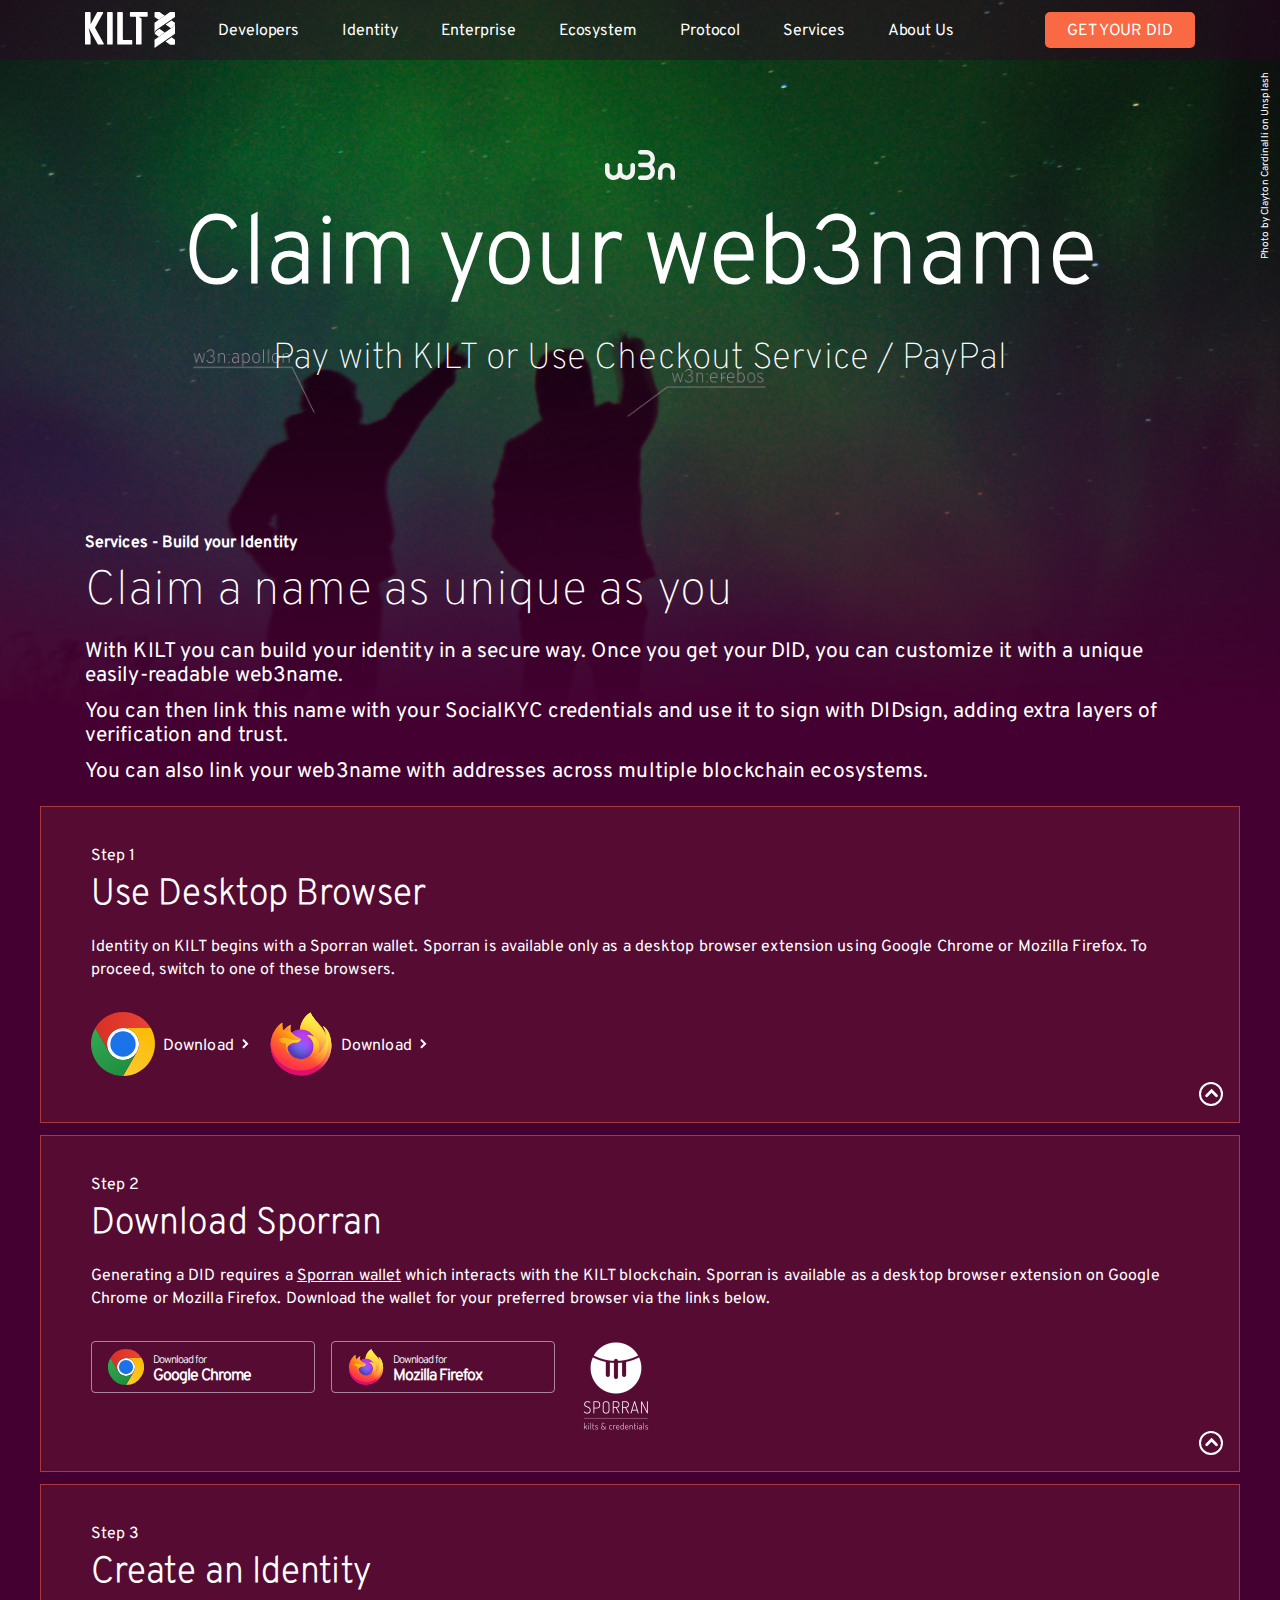
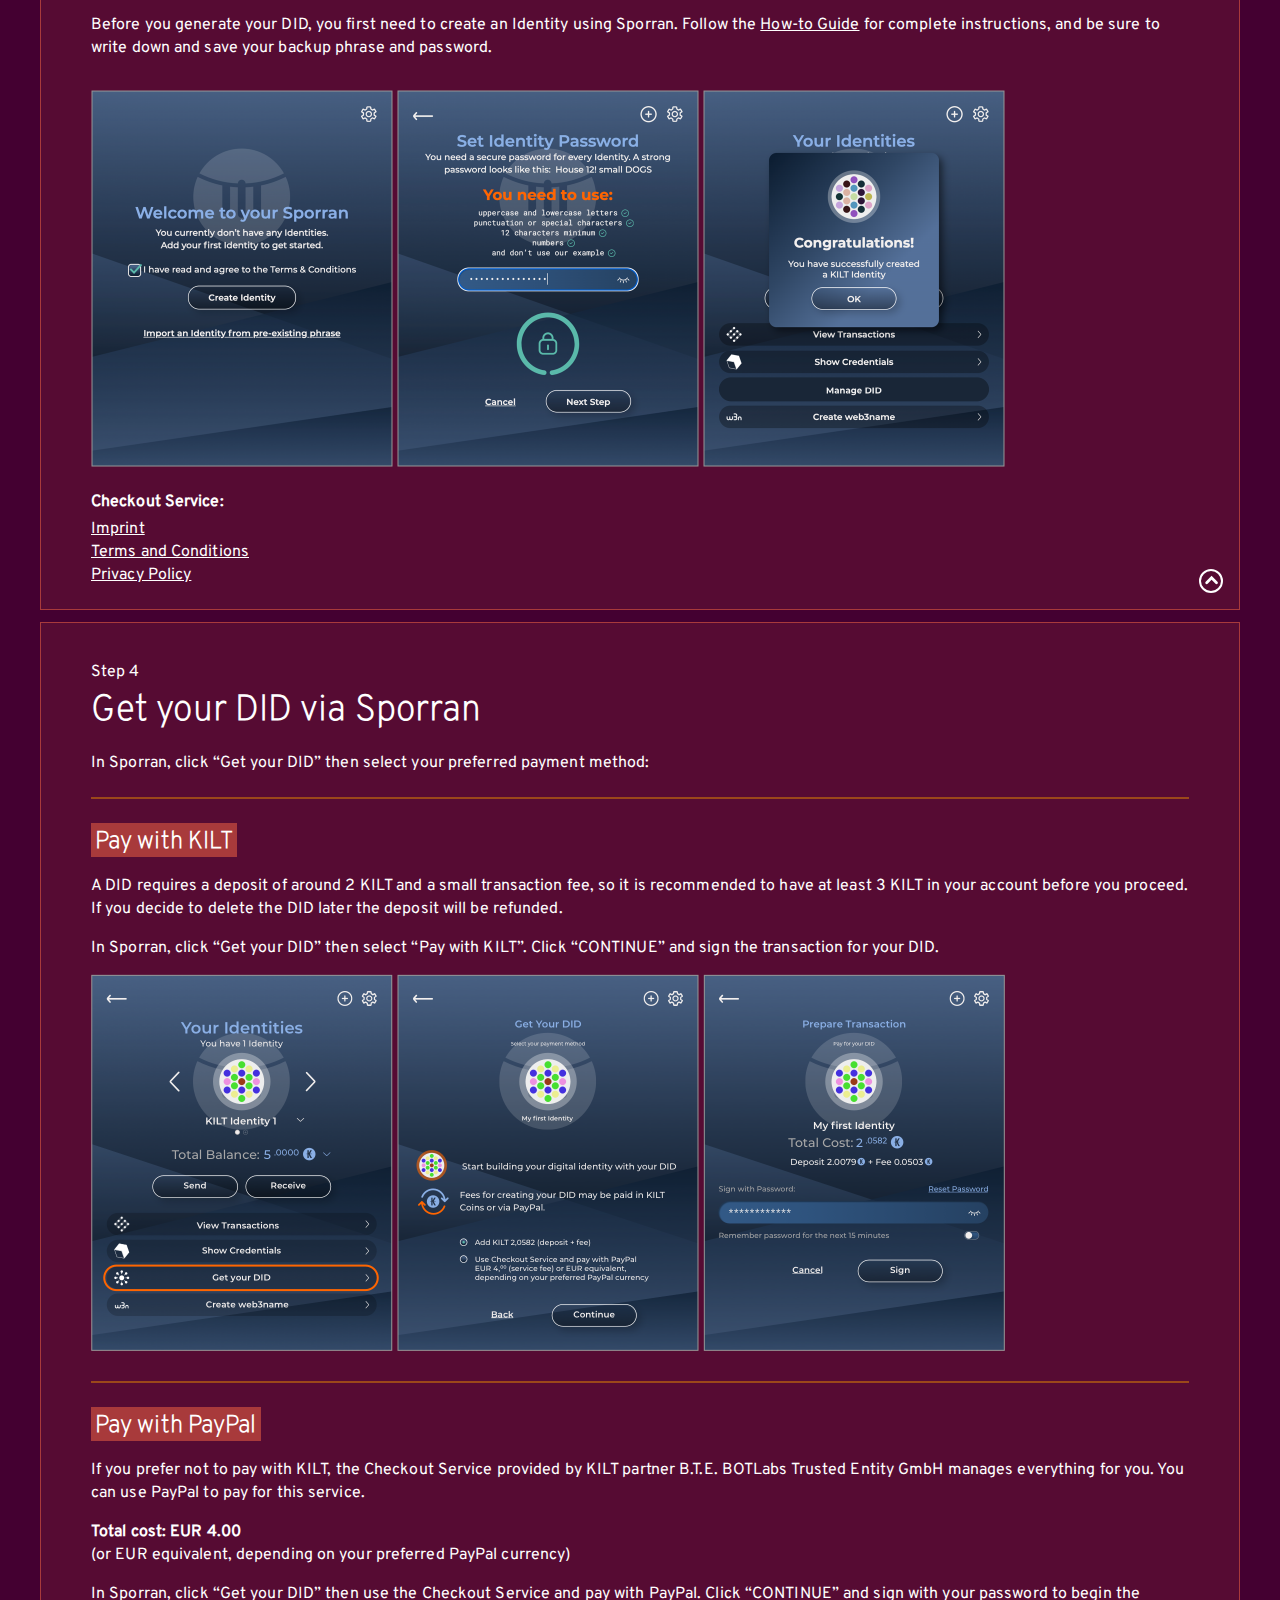
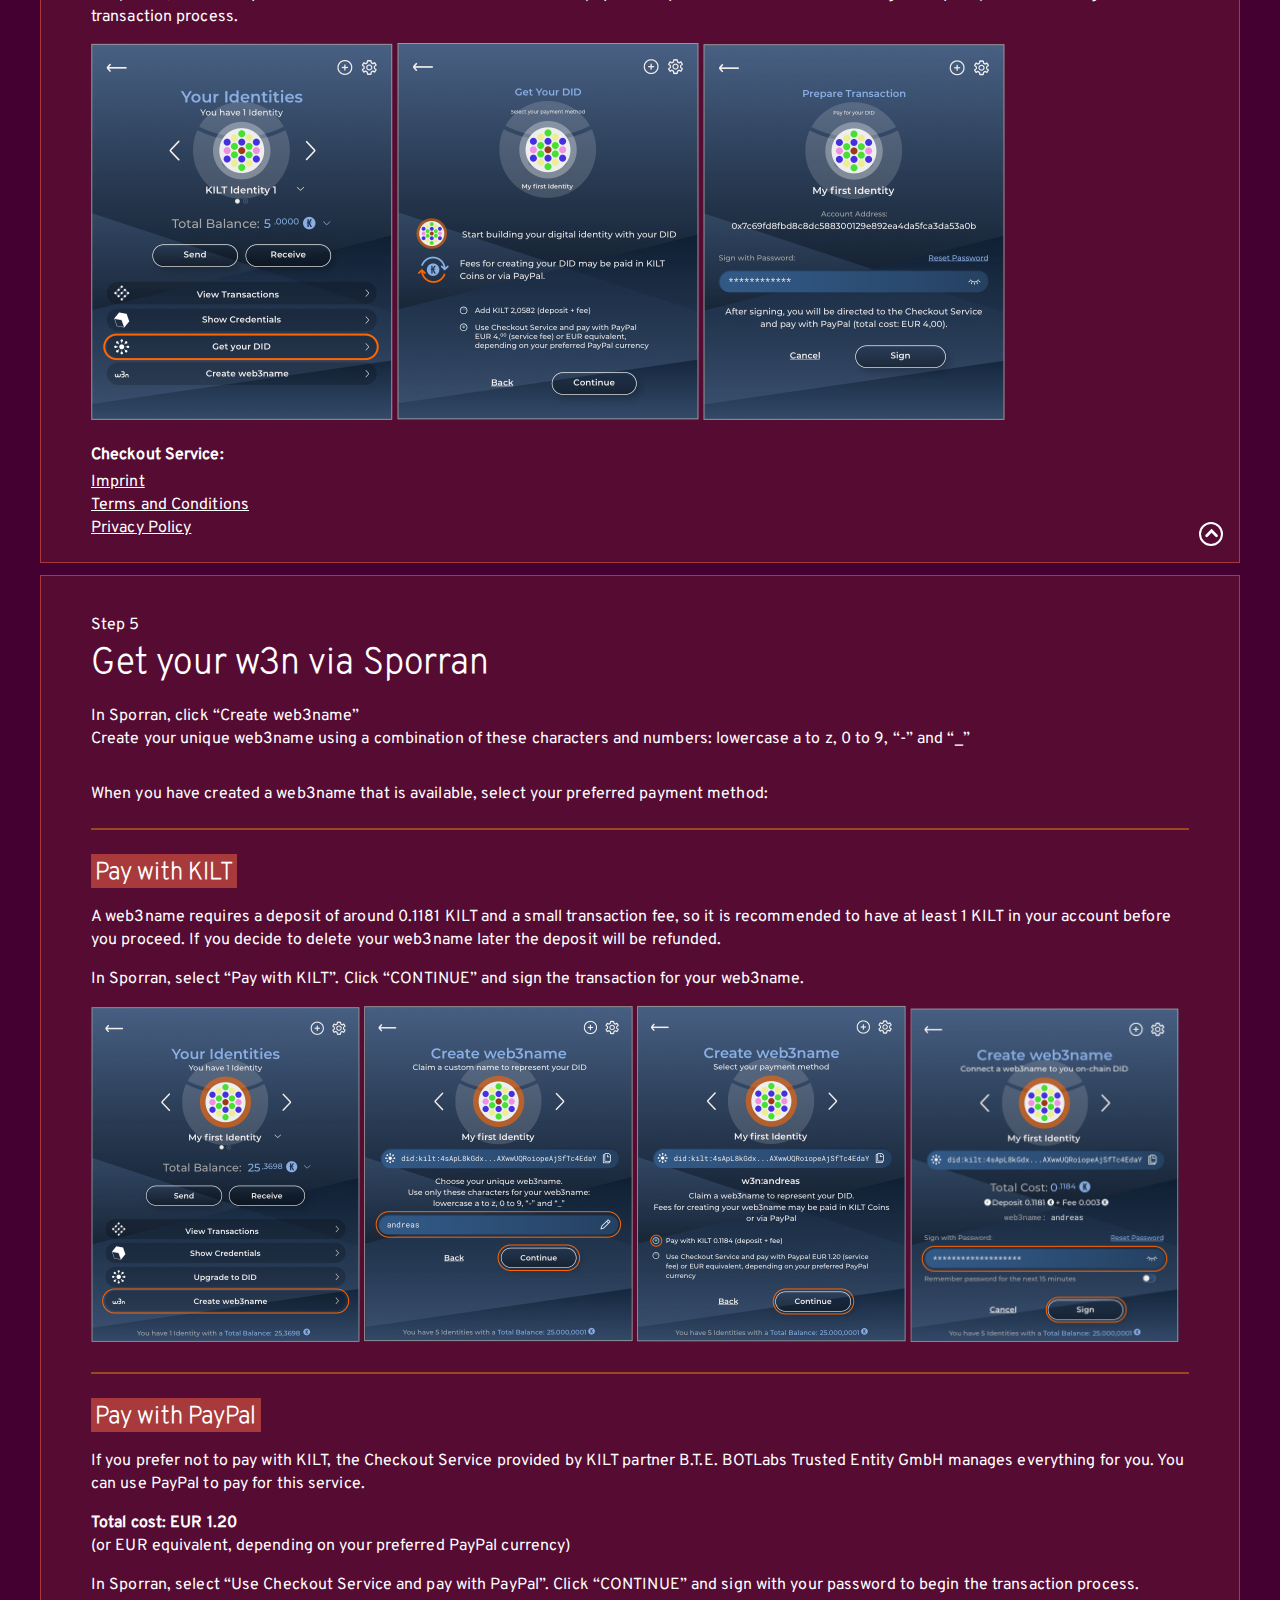
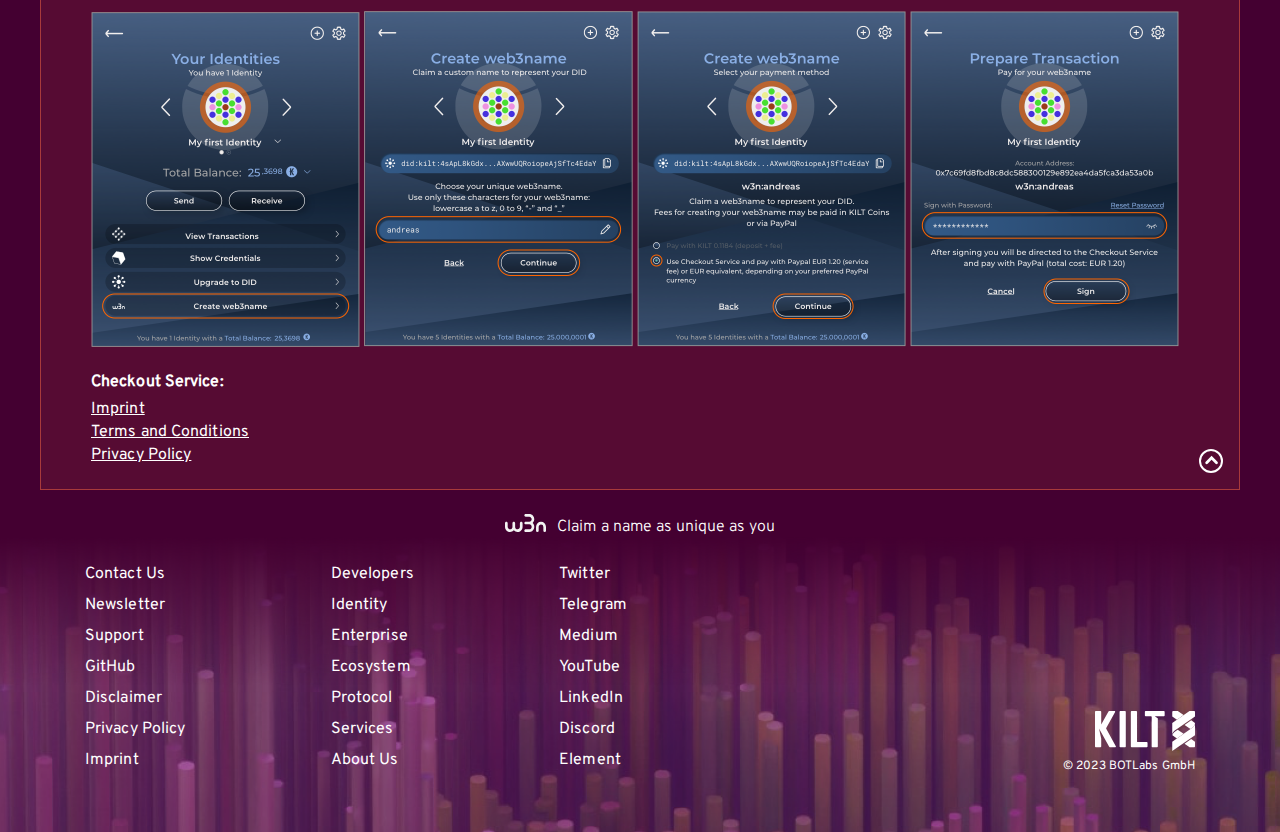
==== get-web3name/index.html @ ea37facd "SK-1662: web3name preconditions" ====
<!DOCTYPE html>
<html lang="en">
<head>
  <meta charset="UTF-8">
  <title>Claim your web3name guide</title>
  <link rel="stylesheet" href="../get-did/preconditions.6fc36730.css">
  <style>
    .cover { background-image: url('./splash.jpg') }
    .heading { background-image: url('./w3n_logo.svg') }
    .outro { background-image: url('./w3n_logo.svg') }
  </style>
  <link href="../get-did/favicon.png" rel="shortcut icon" type="image/png" />
  <link href="../get-did/webclip.png" rel="apple-touch-icon" />
  <meta name="viewport" content="width=device-width, viewport-fit=cover">
  <script>window.kilt = {};</script>
</head>

<body>
<header class="header">
  <nav class="navLine">
    <a href="https://kilt.io/" class="navLink"><img src="../get-did/kilt-logo.1d09baa0.svg" alt="KILT logo" width="90"></a>
    <a href="https://kilt.io/developers" class="navLink">Developers</a>
    <a href="https://kilt.io/identity" class="navLink">Identity</a>
    <a href="https://kilt.io/enterprise" class="navLink">Enterprise</a>
    <a href="https://kilt.io/ecosystem" class="navLink">Ecosystem</a>
    <a href="https://kilt.io/protocol" class="navLink">Protocol</a>
    <a href="https://kilt.io/services" class="navLink">Services</a>
    <a href="https://kilt.io/about-us" class="navLink">About Us</a>
    <a href="https://kilt.io/build-your-identity" class="kiltLink">Get your DID</a>
  </nav>
</header>

<main class="static">
  <div class="cover">
    <h1 class="heading">Claim your web3name</h1>
    <p class="subline">Pay with KILT or Use Checkout Service / PayPal</p>

    <section class="infoContainer">
      <h3 class="infoHeading">
        Services - Build your Identity
      </h3>
      <p class="infoTagline">
        Claim a name as unique as you
      </p>

      <p class="info">
        With KILT you can build your identity in a secure way. Once you get your DID,
        you can customize it with a unique easily-readable web3name.
      </p>
      <p class="info">
        You can then link this name with your SocialKYC credentials
        and use it to sign with DIDsign, adding extra layers of verification and trust.
      </p>
      <p class="info">
        You can also link your web3name with addresses across multiple blockchain ecosystems.
      </p>
    </section>

    <section class="container">
      <p class="step">Step 1</p>
      <h2 class="containerTitle">Use Desktop Browser</h2>
      <p>Identity on KILT begins with a Sporran wallet. Sporran is available only as a desktop browser
        extension using Google Chrome or Mozilla Firefox. To proceed, switch to one of these browsers.
      </p>
      <p class="browsers">
        <a href="https://www.google.com/chrome/" class="imageLink">
          <img src="../get-did/chrome.c391a905.svg" alt="Chrome" width="64" height="64">
          Download
          <img src="../get-did/arrow.605e3822.svg" role="presentation" alt="">
        </a>
        <a href="https://www.mozilla.org/de/firefox/" class="imageLink">
          <img src="../get-did/firefox.5234cf86.svg" alt="Firefox" width="64" height="64">
          Download
          <img src="../get-did/arrow.605e3822.svg" role="presentation" alt="">
        </a>
      </p>

      <button type="button" class="toggle" aria-label="Toggle section visibility"></button>
    </section>

    <section class="container">
      <p class="step">Step 2</p>
      <h2 class="containerTitle">Download Sporran</h2>
      <p>Generating a DID requires a <a href="https://www.sporran.org/">Sporran wallet</a> which interacts with the KILT blockchain. Sporran is available as a desktop browser extension on Google Chrome or Mozilla Firefox. Download the wallet for your preferred browser via the links below.</p>
      <p class="extensions">
        <a href="https://chrome.google.com/webstore/detail/djdnajgjcbjhhbdblkegbcgodlkkfhcl" class="extension">
          <img src="../get-did/chrome.c391a905.svg" width="36" height="36" role="presentation" alt="">
          <span>Download for</span>
          <strong>Google Chrome</strong>
        </a>
        <a href="https://addons.mozilla.org/firefox/addon/sporran/" class="extension">
          <img src="../get-did/firefox.5234cf86.svg" width="36" height="36" role="presentation" alt="">
          <span>Download for</span>
          <strong>Mozilla Firefox</strong>
        </a>
        <a href="https://www.sporran.org/" class="imageLink">
          <img src="../get-did/sporran.18aceedd.png" width="90" alt="Sporran logo">
        </a>
      </p>

      <button type="button" class="toggle" aria-label="Toggle section visibility"></button>
    </section>

    <section class="container">
      <p class="step">Step 3</p>
      <h2 class="containerTitle">Create an Identity</h2>
      <p>Before you generate your DID, you first need to create an Identity using Sporran.
        Follow the <a href="https://www.trusted-entity.io/assets/pdf/Create-KILT-Sporran-Identity.pdf">How-to Guide</a>
        for complete instructions, and be sure to write down and save your backup phrase and password.</p>
      <p>
        <img src="../get-did/sporran-welcome.25bcaae8.png" alt="Sporran screenshot: start page" width="302">
        <img src="../get-did/sporran-password.11018602.png" alt="Sporran screenshot: choose password" width="302">
        <img src="../get-did/sporran-created.29b5ce2d.png" alt="Sporran screenshot: identity created" width="302">
      </p>

      <section>
        <h4 class="footerHeading">Checkout Service:</h4>
        <a href="https://checkout.kilt.io/imprint.html" class="checkoutLink">
          Imprint
        </a>
        <a href="https://checkout.kilt.io/terms.html" class="checkoutLink">
          Terms and Conditions
        </a>
        <a href="https://checkout.kilt.io/privacy.html" class="checkoutLink">
          Privacy Policy
        </a>
      </section>

      <button type="button" class="toggle" aria-label="Toggle section visibility"></button>
    </section>

    <section class="container">
      <p class="step">Step 4</p>
      <h2 class="containerTitle">Get your DID via Sporran</h2>
      <p>In Sporran, click “Get your DID” then select your preferred payment method:</p>
      <hr>

      <section>
        <h3>Pay with KILT</h3>
        <p>A DID requires a deposit of around 2 KILT and a small transaction fee, so it is recommended to have at least
          3 KILT in your account before you proceed. If you decide to delete the DID later the deposit will be
          refunded.</p>
        <p>In Sporran, click “Get your DID” then select “Pay with KILT”. Click “CONTINUE” and sign the transaction for
          your DID.</p>
        <p>
          <img src="../get-did/sporran-get-did.ea6a4583.png" alt="Sporran screenshot: get DID link" width="302">
          <img src="../get-did/sporran-kilt.d2f57929.png" alt="Sporran screenshot: pay with KILT" width="302">
          <img src="../get-did/sporran-kilt-sign.7a34e85e.png" alt="Sporran screenshot: sign off payment" width="302">
        </p>
      </section>
      <hr>

      <section>
        <h3>Pay with PayPal</h3>
        <p>If you prefer not to pay with KILT, the Checkout Service provided by KILT partner B.T.E. BOTLabs Trusted
          Entity GmbH manages everything for you. You can use PayPal to pay for this service.</p>
        <p><strong>Total cost: EUR 4.00</strong><br>(or EUR equivalent, depending on your preferred PayPal currency)</p>
        <p>In Sporran, click “Get your DID” then use the Checkout Service and pay with PayPal. Click “CONTINUE” and sign
          with your password to begin the transaction process.</p>
        <p>
          <img src="../get-did/sporran-get-did.ea6a4583.png" alt="Sporran screenshot: get DID link" width="302">
          <img src="../get-did/sporran-paypal.bee5e79a.png" alt="Sporran screenshot: pay with PayPal" width="302">
          <img src="../get-did/sporran-paypal-pay.43df3a80.png" alt="Sporran screenshot: sign off payment" width="302">
        </p>
      </section>

      <section>
        <h4 class="footerHeading">Checkout Service:</h4>
        <a href="https://checkout.kilt.io/imprint.html" class="checkoutLink">
          Imprint
        </a>
        <a href="https://checkout.kilt.io/terms.html" class="checkoutLink">
          Terms and Conditions
        </a>
        <a href="https://checkout.kilt.io/privacy.html" class="checkoutLink">
          Privacy Policy
        </a>
      </section>

      <button type="button" class="toggle" aria-label="Toggle section visibility"></button>
    </section>

    <section class="container">
      <p class="step">Step 5</p>
      <h2 class="containerTitle">Get your w3n via Sporran</h2>
      <p>
        In Sporran, click “Create web3name”<br />
        Create your unique web3name using a combination of these characters and numbers:
        lowercase a to z, 0 to 9, “-” and “_”
      </p>
      <p>When you have created a web3name that is available, select your preferred payment method:</p>
      <hr>

      <section>
        <h3>Pay with KILT</h3>
        <p>A web3name requires a deposit of around 0.1181 KILT and a small transaction fee,
          so it is recommended to have at least 1 KILT in your account before you proceed.
          If you decide to delete your web3name later the deposit will be refunded. </p>
        <p>In Sporran, select “Pay with KILT”. Click “CONTINUE” and sign the transaction for your web3name.</p>
        <p>
          <img src="./sporran-get-web3name.png" alt="Sporran screenshot: get web3name link" width="269">
          <img src="./sporran-enter-web3name.png" alt="Sporran screenshot: enter web3name" width="269">
          <img src="./sporran-kilt.png" alt="Sporran screenshot: pay with KILT" width="269">
          <img src="./sporran-kilt-sign.png" alt="Sporran screenshot: sign off payment" width="269">
        </p>
      </section>
      <hr>

      <section>
        <h3>Pay with PayPal</h3>
        <p>If you prefer not to pay with KILT, the Checkout Service provided by
          KILT partner B.T.E. BOTLabs Trusted Entity GmbH manages everything for you.
          You can use PayPal to pay for this service.</p>
        <p><strong>Total cost: EUR 1.20</strong><br>(or EUR equivalent, depending on your preferred PayPal currency)</p>
        <p>In Sporran, select “Use Checkout Service and pay with PayPal”.
          Click “CONTINUE” and sign with your password to begin the transaction process.</p>
        <p>
          <img src="./sporran-get-web3name.png" alt="Sporran screenshot: get web3name link" width="269">
          <img src="./sporran-enter-web3name.png" alt="Sporran screenshot: enter web3name" width="269">
          <img src="./sporran-paypal.png" alt="Sporran screenshot: pay with PayPal" width="269">
          <img src="./sporran-paypal-pay.png" alt="Sporran screenshot: sign off payment" width="269">
        </p>
      </section>

      <section>
        <h4 class="footerHeading">Checkout Service:</h4>
        <a href="https://checkout.kilt.io/imprint.html" class="checkoutLink">
          Imprint
        </a>
        <a href="https://checkout.kilt.io/terms.html" class="checkoutLink">
          Terms and Conditions
        </a>
        <a href="https://checkout.kilt.io/privacy.html" class="checkoutLink">
          Privacy Policy
        </a>
      </section>

      <button type="button" class="toggle" aria-label="Toggle section visibility"></button>
    </section>
  </div>
</main>

<p class="outro">Claim a name as unique as you</p>

<footer class="footer">
  <nav class="navMenu">
    <a href="https://kilt.io/contact-us" class="navLink">Contact Us</a>
    <a href="https://kilt.io/newsletter" class="navLink">Newsletter</a>
    <a href="https://support.kilt.io/" class="navLink">Support</a>
    <a href="https://github.com/KILTprotocol" class="navLink">GitHub</a>
    <a href="https://kilt.io/legal/disclaimer" class="navLink">Disclaimer</a>
    <a href="https://kilt.io/legal/privacy-policy" class="navLink">Privacy Policy</a>
    <a href="https://kilt.io/legal/imprint" class="navLink">Imprint</a>
  </nav>

  <nav class="navMenu">
    <a href="https://kilt.io/developers" class="navLink">Developers</a>
    <a href="https://kilt.io/identity" class="navLink">Identity</a>
    <a href="https://kilt.io/enterprise" class="navLink">Enterprise</a>
    <a href="https://kilt.io/ecosystem" class="navLink">Ecosystem</a>
    <a href="https://kilt.io/protocol" class="navLink">Protocol</a>
    <a href="https://kilt.io/services" class="navLink">Services</a>
    <a href="https://kilt.io/about-us" class="navLink">About Us</a>
  </nav>

  <nav class="navMenu">
    <a href="https://kilt.io/developers" class="navLink">Twitter</a>
    <a href="https://kilt.io/identity" class="navLink">Telegram</a>
    <a href="https://kilt.io/enterprise" class="navLink">Medium</a>
    <a href="https://kilt.io/ecosystem" class="navLink">YouTube</a>
    <a href="https://kilt.io/protocol" class="navLink">LinkedIn</a>
    <a href="https://kilt.io/services" class="navLink">Discord</a>
    <a href="https://kilt.io/about-us" class="navLink">Element</a>
  </nav>

  <p class="copyright">
    <a href="https://kilt.io/"><img src="../get-did/kilt-logo.1d09baa0.svg" alt="KILT logo" width="100"></a><br>
    © 2023 BOTLabs GmbH
  </p>
</footer>

<cite class="photoCitation">
  Photo by Clayton Cardinalli on Unsplash
</cite>

<script>
var _mtm = window._mtm = window._mtm || [];
_mtm.push({'mtm.startTime': (new Date().getTime()), 'event': 'mtm.Start'});
var d=document, g=d.createElement('script'), s=d.getElementsByTagName('script')[0];
g.async=true; g.src='https://cdn.matomo.cloud/kilt-protocol.matomo.cloud/container_7liRbL7L.js'; s.parentNode.insertBefore(g,s);
</script>

<script type="module">
  (async () => {
    document.querySelectorAll('.toggle').forEach((button) => {
      button.addEventListener('click', (event) => {
        event.target.closest('.container').classList.toggle('collapsed')
      })
    })

    const { userAgent } = navigator

    const isMobile = /Android|iPhone|iPad/.test(userAgent)
    if (isMobile) {
      document.querySelector('.browsers').remove()
    }

    const isFirefox = /Firefox/.test(userAgent)
    const isChrome = navigator.userAgentData?.brands.find(({ brand }) => brand === 'Google Chrome')
    if (!isFirefox && !isChrome) {
      return
    }

    document.querySelector('.container').remove()
    document.querySelectorAll('.step').forEach((step, index) => {
      step.textContent = `Step ${index + 1}`
    })

    while (true) {
      await new Promise((resolve) => setTimeout(resolve, 100))
      if (!window.kilt.sporran) {
        continue
      }
      break
    }

    document.querySelector('.container').remove()
    document.querySelector('.container').remove()
    document.querySelectorAll('.step').forEach((step, index) => {
      step.textContent = `Step ${index + 1}`
    })
  })()
</script>

</body>
</html>
---- get-did/preconditions.6fc36730.css ----
@font-face {
  font-family: Overpass Thin;
  src: url("overpass-v12-latin-100.41caebf5.woff2") format("woff2");
}

@font-face {
  font-family: Overpass Light;
  src: url("overpass-v12-latin-300.2206d351.woff2") format("woff2");
}

@font-face {
  font-family: Overpass Regular;
  src: url("overpass-v12-latin-regular.8504cb0a.woff2") format("woff2");
}

@font-face {
  font-family: Overpass ExtraBold;
  src: url("overpass-v12-latin-800.a84a6ccd.woff2") format("woff2");
}

:root {
  letter-spacing: .1px;
  color: var(--color-white);
  font-family: Overpass Regular, sans-serif;
  font-size: 16px;
}

.ahVdMa_coverText {
  font-family: Overpass Light, sans-serif;
  font-size: 5.875rem;
}

.ahVdMa_subText {
  font-family: Overpass Thin, sans-serif;
  font-size: 2.25rem;
}

.ahVdMa_regularText {
  font-family: Overpass Regular, sans-serif;
  font-size: 1rem;
}

.ahVdMa_importantText {
  font-family: Overpass ExtraBold, sans-serif;
}

@media screen and (max-width: 700px) {
  .ahVdMa_coverText {
    font-size: 4.375rem;
  }

  .ahVdMa_subText {
    font-size: 1.75rem;
  }
}

@media screen and (max-width: 500px) {
  .ahVdMa_coverText {
    font-size: 2.8125rem;
  }

  .ahVdMa_subText {
    font-size: 1.25rem;
  }
}

html, body {
  margin: 0;
}

:root {
  --color-white: #fff;
  --color-white-rgb: 255 255 255;
  --color-orange: #f96943;
  --color-primary: #440031;
  --color-primary-rgb: 249 105 67;
}

body {
  width: 100%;
  min-height: 100vh;
  background: var(--color-primary);
  flex-direction: column;
  display: flex;
}

@media screen and (min-width: 1600px) {
  body {
    background-size: contain;
  }
}

.header {
  width: 100%;
  height: 3.75rem;
  box-sizing: border-box;
  background: #33002566;
  justify-content: space-between;
  align-items: center;
  padding-inline: calc(50% + min(90%, 69.375rem) / -2);
  display: flex;
  position: absolute;
  top: 0;
}

.header .title {
  margin: 0;
  font-family: Overpass Light, sans-serif;
  font-size: 2.25rem;
}

@media screen and (max-width: 700px) {
  .header .title {
    font-size: 1.75rem;
  }
}

@media screen and (max-width: 500px) {
  .header .title {
    font-size: 1.25rem;
  }
}

.header .navLine {
  letter-spacing: -.1px;
  flex: 1;
  justify-content: space-between;
  align-items: center;
  gap: .5rem;
  display: flex;
}

.header .navLink {
  text-decoration: none;
}

.header .navLink img {
  vertical-align: bottom;
}

.header .kiltLink {
  height: 2.25rem;
  width: 9.375rem;
  text-transform: uppercase;
  cursor: pointer;
  color: #fff;
  background: var(--color-orange) no-repeat center / 3rem auto;
  text-align: center;
  border: none;
  border-radius: .3125rem;
  margin-left: 3rem;
  font-size: 1rem;
  line-height: 2.25rem;
  text-decoration: none;
}

@media screen and (max-width: 500px) {
  .header .navLine {
    font-size: .75rem;
  }

  .header .kiltLink {
    height: 1.25rem;
    width: 2.5rem;
    background-size: 1.75rem;
  }
}

@media screen and (max-width: 991px) {
  .header .navLink:not(:first-child),
  .header .kiltLink {
    display: none;
  }
}

.cover {
  width: 100%;
  padding-inline: calc(50% + min(90%, 69.375rem) / -2);
  box-sizing: border-box;
  background: url("splash.1fa7c66c.jpg") 0 0 / contain no-repeat;
  flex-direction: column;
  align-items: center;
  padding-top: 9.375rem;
  display: flex;
}

@media screen and (max-width: 500px) {
  .cover {
    padding-block: 4rem 9.375rem;
  }
}

@media screen and (min-width: 1500px) {
  .cover {
    background-size: 100%;
  }
}

.heading {
  background: url("did_logo.657cc52a.svg") top no-repeat;
  margin: 0 0 .75rem;
  padding-top: 2rem;
  font-family: Overpass Thin, sans-serif;
  font-size: 5.875rem;
}

@media screen and (max-width: 700px) {
  .heading {
    font-size: 4.375rem;
  }
}

@media screen and (max-width: 500px) {
  .heading {
    font-size: 2.8125rem;
  }
}

.subline {
  margin: 0;
  font-family: Overpass Thin, sans-serif;
  font-size: 2.25rem;
  text-align: center;
}

@media screen and (max-width: 700px) {
  .subline {
    font-size: 1.75rem;
  }
}

@media screen and (max-width: 500px) {
  .subline {
    font-size: 1.25rem;
  }
}

.infoContainer {
  margin: 2rem 0 0;
}

@media screen and (min-width: 500px) {
  .infoContainer {
    margin: 5rem 0 0;
  }
}

@media screen and (min-width: 1280px) {
  .infoContainer {
    margin: 9.25rem 0 0;
  }
}

.infoHeading {
  margin: 0;
  font-size: 1rem;
}

@media screen and (max-width: 700px) {
  .infoHeading {
    font-size: 0.75rem;
  }
}

.infoTagline {
  margin: 0 0 1rem;
  font-family: Overpass Thin, sans-serif;
  font-size: 3rem;
}

@media screen and (max-width: 700px) {
  .infoTagline {
    font-size: 2.25rem;
  }
}

.info {
  margin-block: .75rem;
  font-size: 1.3125rem;
  line-height: 1.5rem;
}

.infoPoints {
  margin-block: .75rem;
  padding-left: 2rem;
  font-size: 1.3125rem;
  line-height: 1.5rem;
}

.infoPoint {
  line-height: 1.75rem;
}

@media screen and (max-width: 700px) {
  .info,
  .infoPoints {
    font-size: 1rem;
  }
}

.container {
  box-sizing: border-box;
  max-width: 75rem;
  background: rgb(var(--color-primary-rgb) / 10%);
  border: 1px solid rgb(var(--color-primary-rgb) / 50%);
  flex-direction: column;
  margin-top: 6.75rem;
  padding: 2.25rem 3.125rem 1.5rem;
  font-family: Overpass Regular, sans-serif;
  font-size: 1rem;
  display: flex;
  position: relative;
}

@media screen and (max-width: 500px) {
  .container {
    padding: 1rem .75rem;
  }
}

@media screen and (min-width: 1280px) {
  .container {
    width: 120%;
  }
}

.container:not(:first-of-type) {
  margin-top: .75rem;
}

.step {
  margin: 0;
}

.containerTitle {
  margin-block: 0;
  font-family: Overpass Thin, sans-serif;
  font-size: 2.25rem;
}

.container h3 {
  background: #f9694380;
  margin-top: 1rem;
  margin-bottom: 0;
  padding-inline: .25rem;
  font-family: Overpass Thin, sans-serif;
  font-size: 1.5rem;
  display: inline-block;
}

address {
  font-style: normal;
}

a {
  color: #fff;
}

hr {
  width: 100%;
  border: 0;
  border-top: 2px solid #df860180;
}

.toggle {
  cursor: pointer;
  height: 1.5rem;
  width: 1.5rem;
  background: url("arrow.605e3822.svg") .375rem .25rem / .625rem no-repeat;
  border: 2px solid #fff;
  border-radius: .75rem;
  position: absolute;
  bottom: 1rem;
  right: 1rem;
  transform: rotate(-90deg);
}

.container.collapsed {
  border-color: #f9694340;
  padding-bottom: 3rem;
}

.container.collapsed > :not(.step, .containerTitle, .toggle) {
  display: none;
}

.container.collapsed .toggle {
  background-color: #f96943b3;
  transform: rotate(90deg);
}

.imageLink {
  align-items: center;
  gap: .5rem;
  margin-right: 1rem;
  text-decoration: none;
  display: inline-flex;
}

.extensions {
  align-items: flex-start;
  display: flex;
  gap: 1rem;
}

@media screen and (max-width: 768px) {
  .extensions {
    flex-direction: column;
  }
}


.extension {
  height: 3.125rem;
  width: 11.875rem;
  letter-spacing: -1px;
  border: 1px solid #ffffff80;
  border-radius: .25rem;
  flex-flow: column wrap;
  justify-content: center;
  align-items: flex-start;
  padding-inline: 1rem;
  font-family: Overpass Light, sans-serif;
  font-size: .6875rem;
  line-height: 1rem;
  text-decoration: none;
  display: inline-flex;
}

.extension strong {
  width: 8.5rem;
  font-size: 1rem;
}

.checkoutLink {
  font-size: 1rem;
  display: block;
}

.photoCitation {
  font-size: .625rem;
  font-style: inherit;
  writing-mode: vertical-rl;
  position: absolute;
  top: 4.5rem;
  right: .5rem;
  transform: rotate(180deg);
}

.outro {
  margin: 1.5rem auto 0;
  padding-left: 3.25rem;
  font-family: Overpass Light, sans-serif;
  background: no-repeat left top / 41px;
}


.footer {
  width: 100%;
  box-sizing: border-box;
  background: url("footer.ac9a5776.png") top / cover no-repeat;
  flex-shrink: 0;
  justify-content: space-between;
  align-items: flex-end;
  padding-block: 1.25rem 3.625rem;
  padding-inline: calc(50% + min(90%, 69.375rem) / -2);
  display: flex;
}

.footerHeading {
  margin: 0 0 .25rem;
  font-size: 1rem;
}

.footer .navMenu {
  flex-direction: column;
  flex-grow: 1;
  display: flex;
}

@media screen and (max-width: 480px) {
  .footer {
    flex-wrap: wrap;
    padding-block: 2rem 1.375rem;
  }

  .footer .navMenu {
    width: 50%;
    align-items: flex-start;
  }
}

.footer .navLink {
  width: -moz-fit-content;
  width: fit-content;
  color: var(--color-white);
  margin: .25rem 0;
  text-decoration: none;
  display: inline-block;
}

.footer .support {
  margin: 1.5rem 0 0;
}

.footer .copyright {
  text-align: right;
  flex-grow: 2;
  align-self: flex-end;
  margin: 0;
  font-size: .75rem;
}

@media screen and (max-width: 480px) {
  .footer .copyright {
    flex-grow: 1;
    align-self: flex-end;
    text-align: left;
    width: 50%;
  }
}
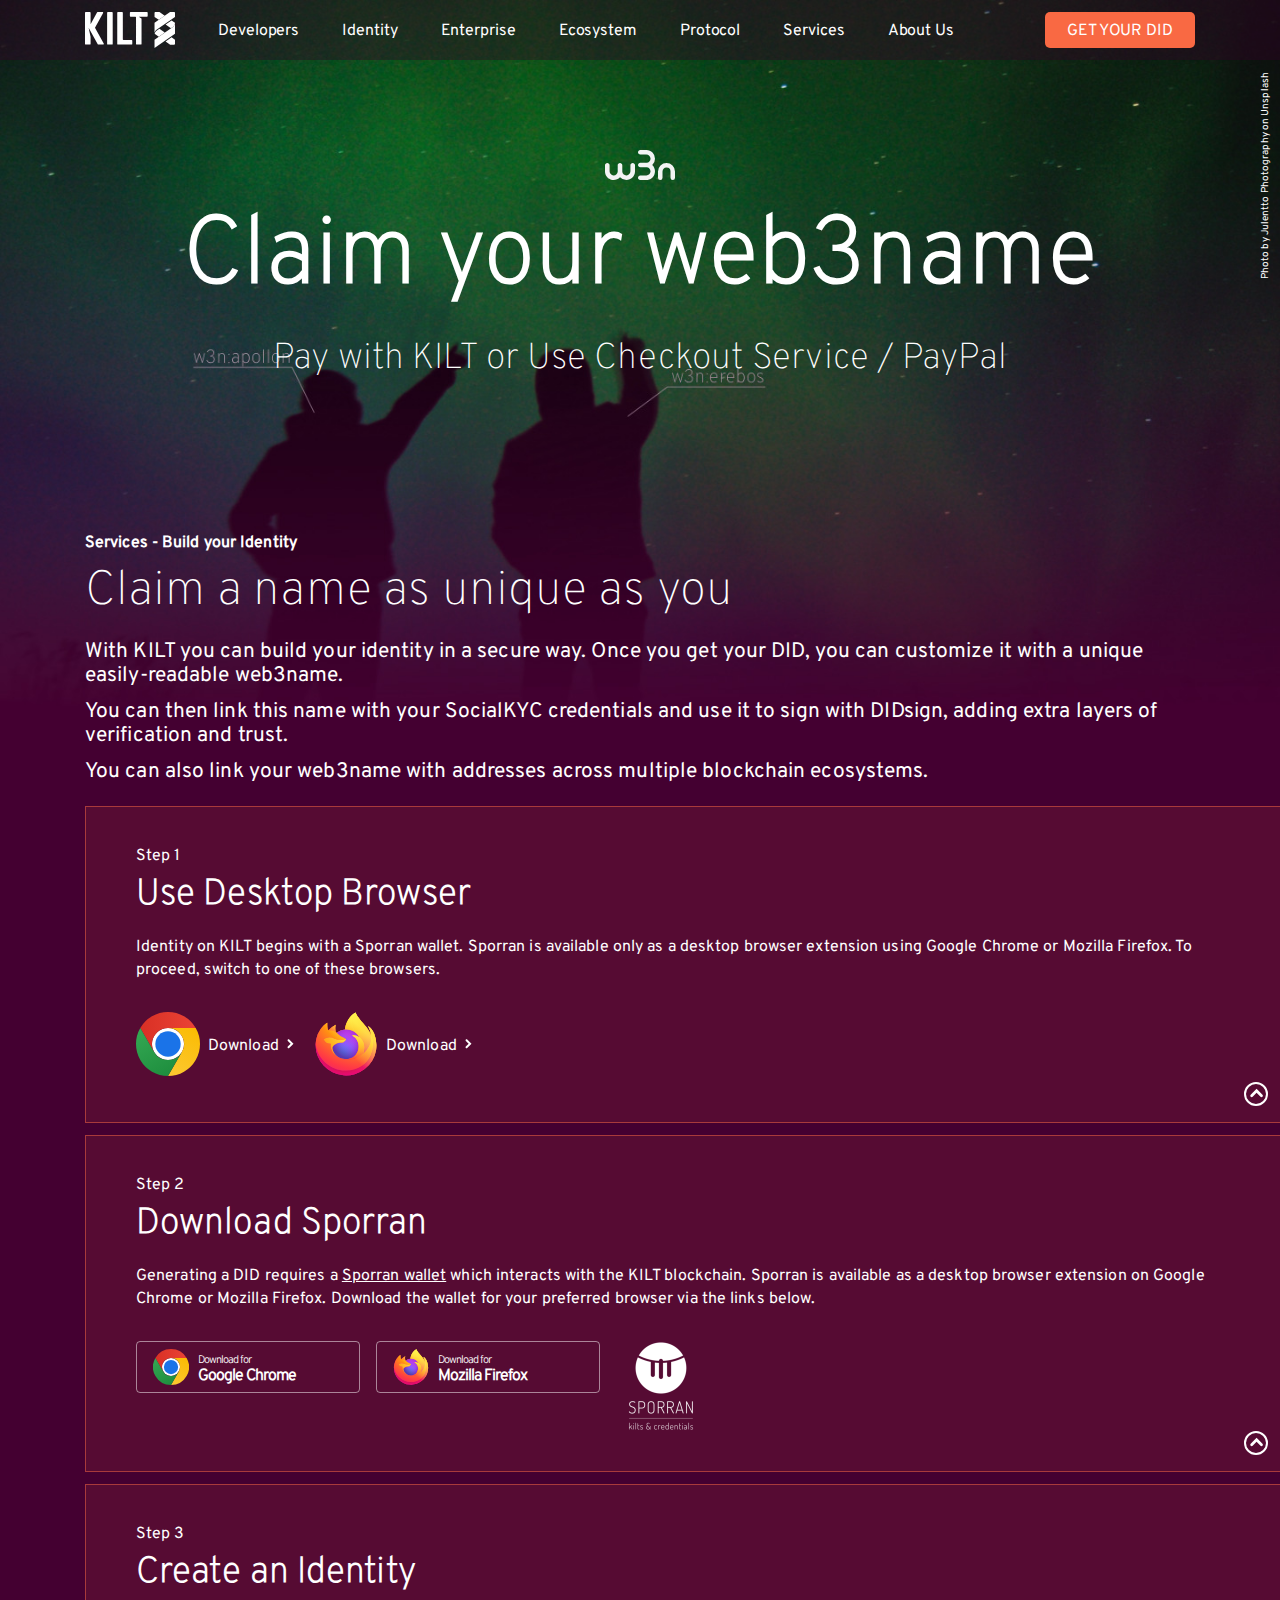
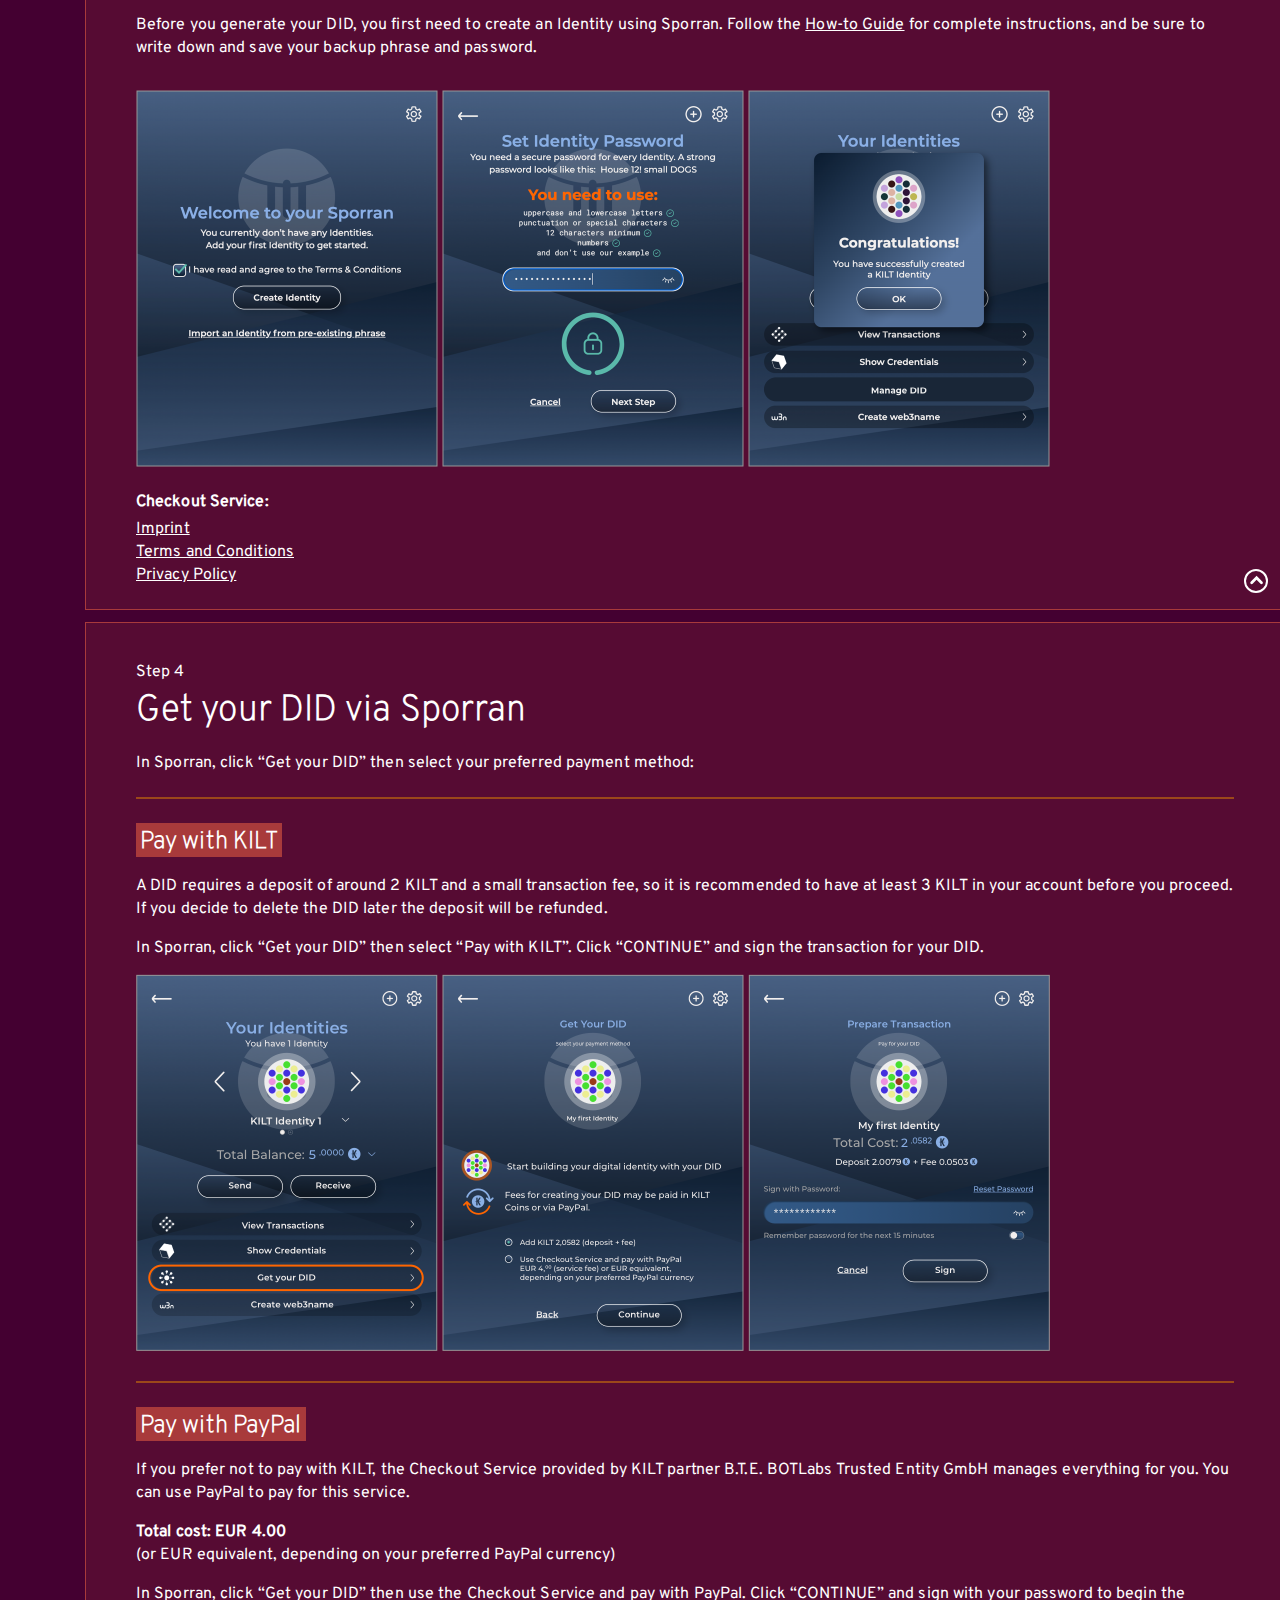
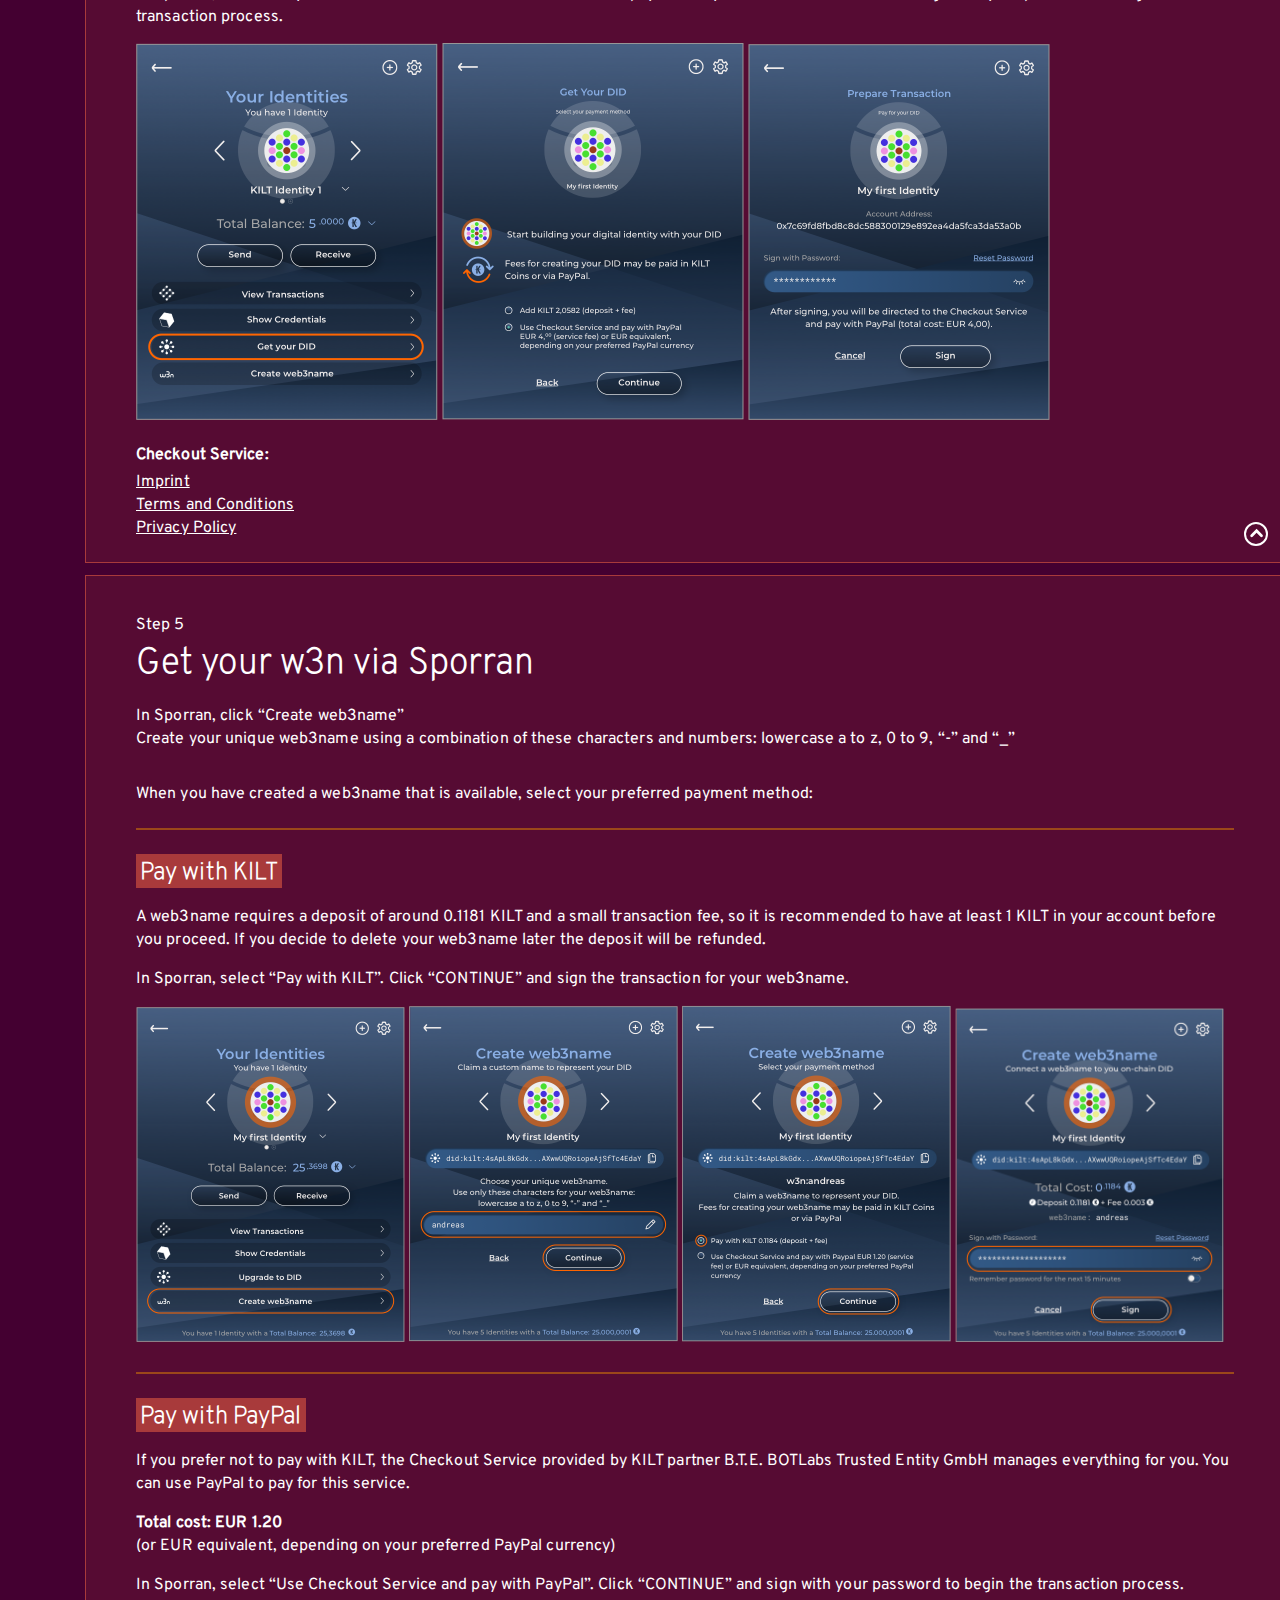
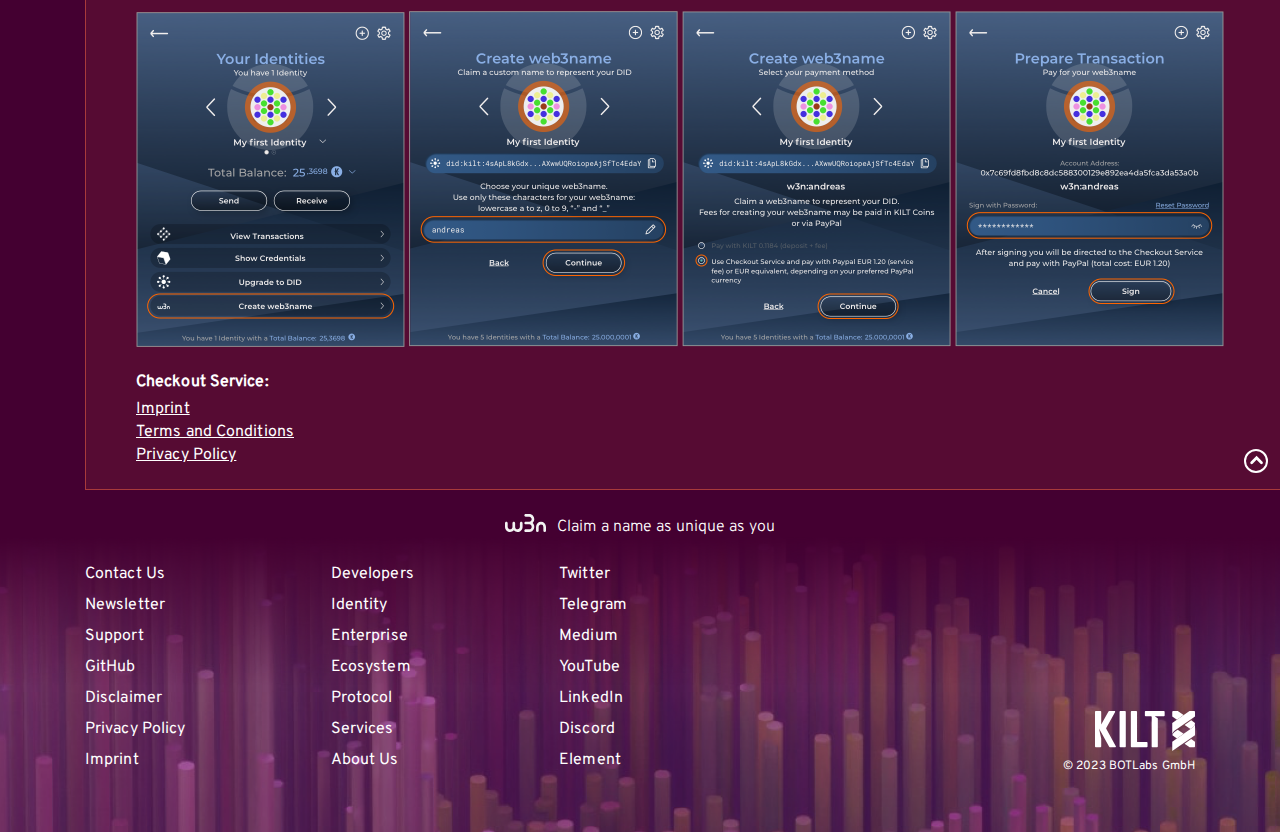
==== commit daea127c: "SK-1662: web3name preconditions fixes" ====
--- a/get-web3name/index.html
+++ b/get-web3name/index.html
@@ -280,7 +280,7 @@
 </footer>
 
 <cite class="photoCitation">
-  Photo by Clayton Cardinalli on Unsplash
+  Photo by Julentto Photography on Unsplash
 </cite>
 
 <script>
--- a/get-did/preconditions.6fc36730.css
+++ b/get-did/preconditions.6fc36730.css
@@ -179,7 +179,7 @@
   box-sizing: border-box;
   background: url("splash.1fa7c66c.jpg") 0 0 / contain no-repeat;
   flex-direction: column;
-  align-items: center;
+  align-items: stretch;
   padding-top: 9.375rem;
   display: flex;
 }
@@ -202,6 +202,7 @@
   padding-top: 2rem;
   font-family: Overpass Thin, sans-serif;
   font-size: 5.875rem;
+  text-align: center;
 }
 
 @media screen and (max-width: 700px) {
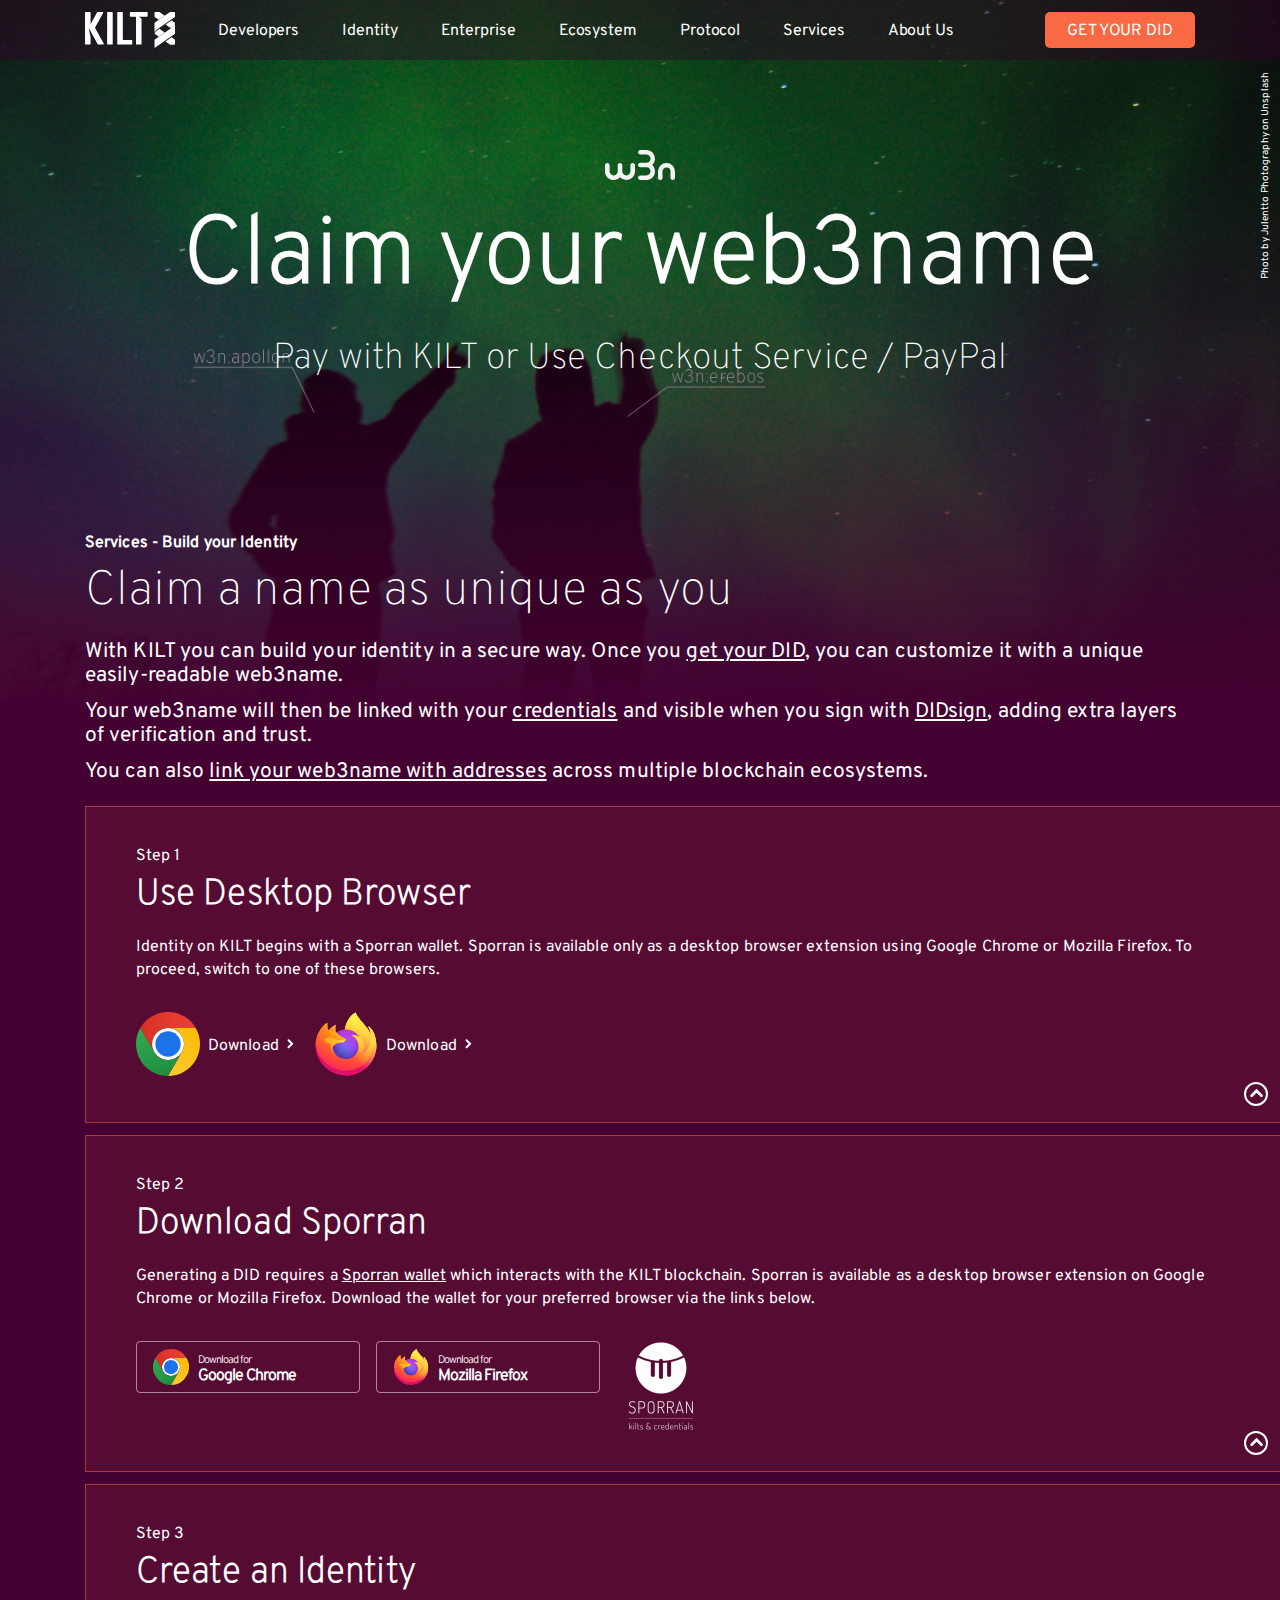
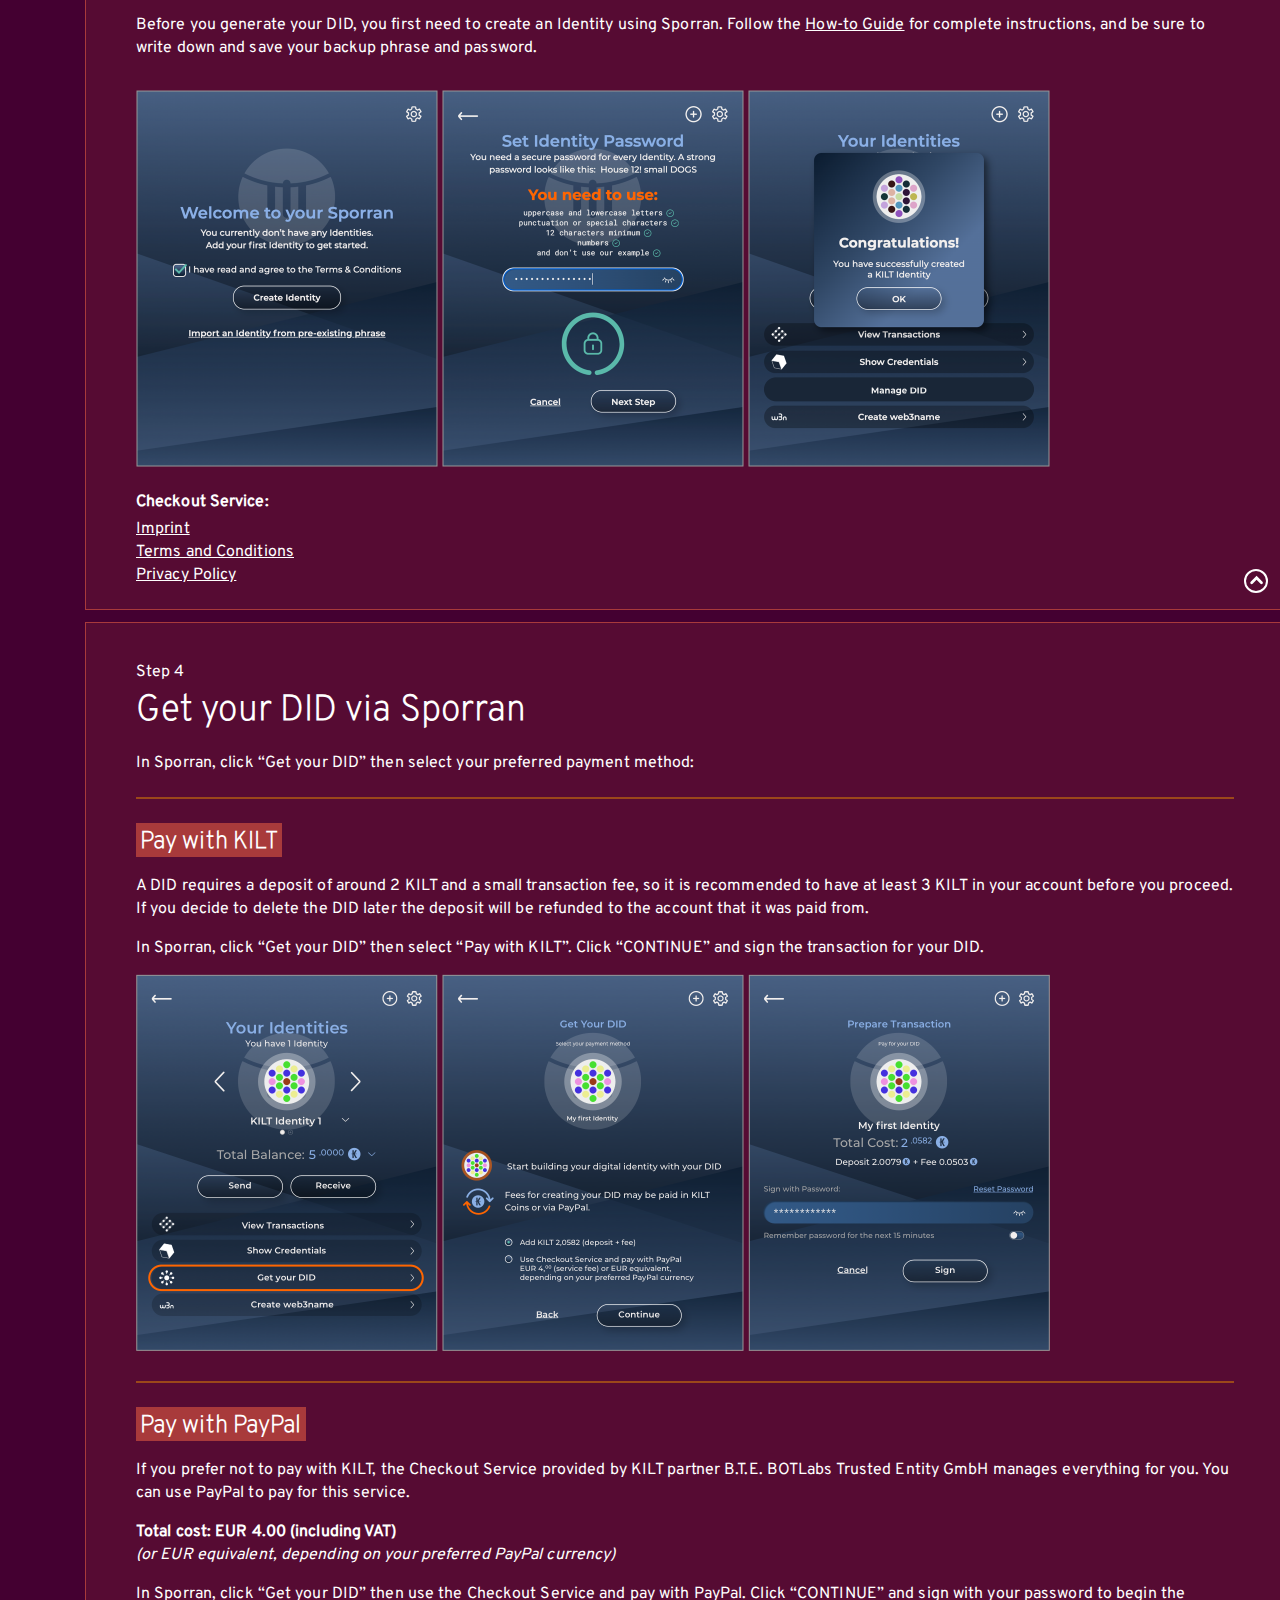
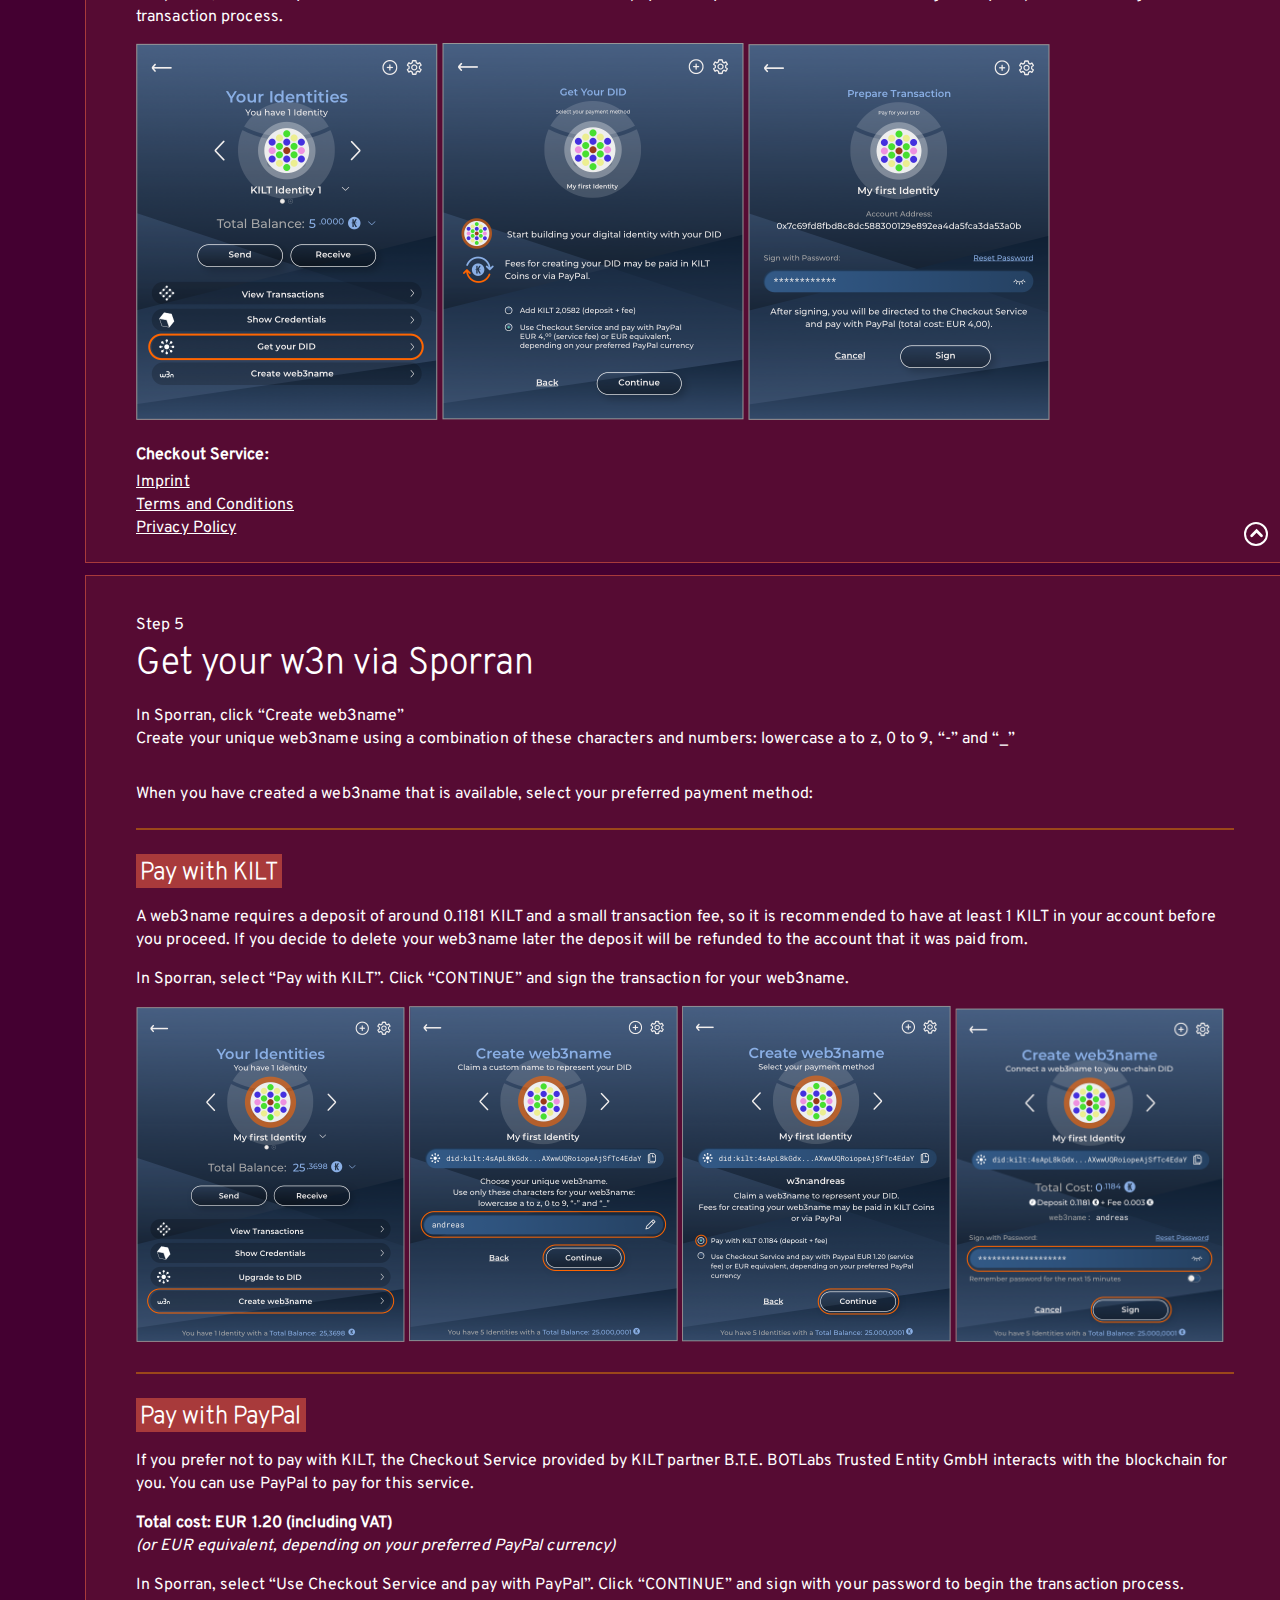
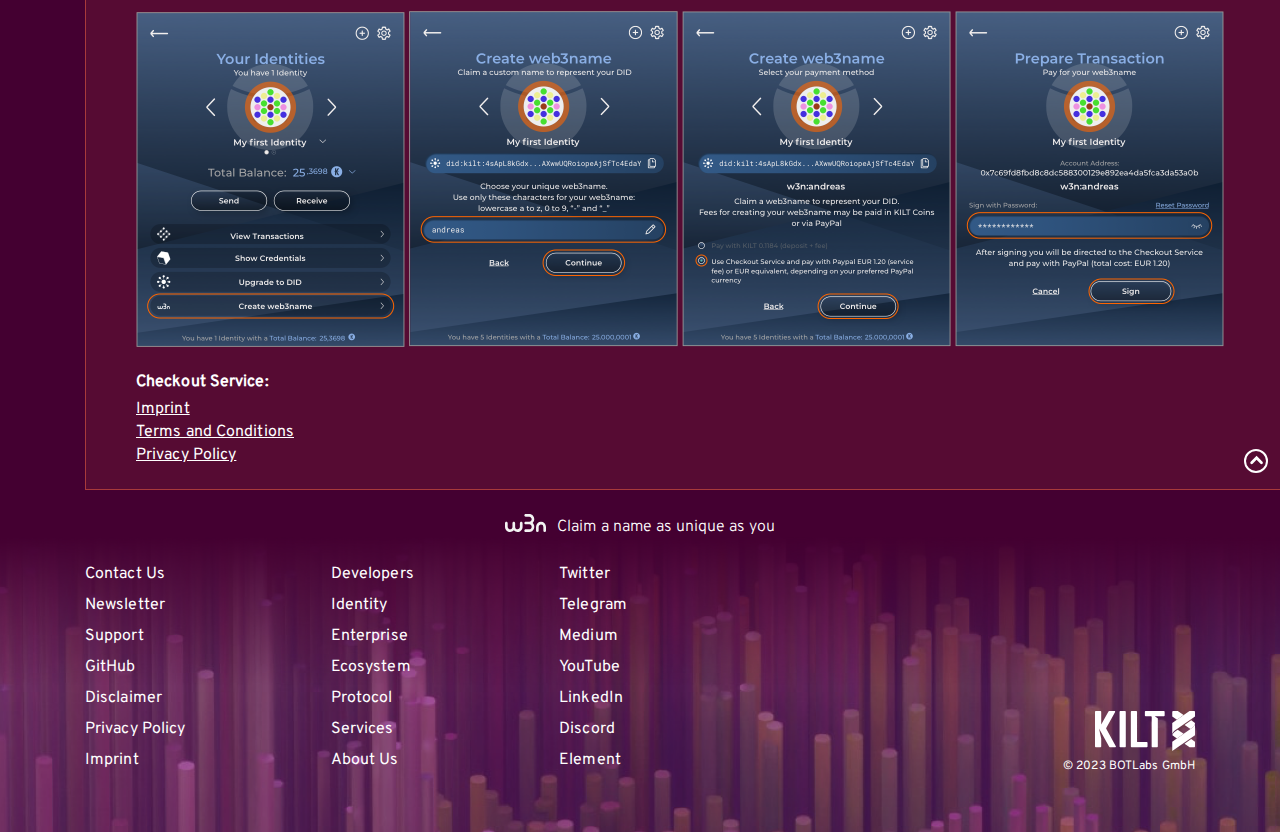
==== commit 3cb4b86c: "Text changes" ====
--- a/get-web3name/index.html
+++ b/get-web3name/index.html
@@ -44,15 +44,18 @@
       </p>
 
       <p class="info">
-        With KILT you can build your identity in a secure way. Once you get your DID,
+        With KILT you can build your identity in a secure way. Once you 
+        <a href="https://kilt-protocol.org/get-did/index.html">get your DID</a>,
         you can customize it with a unique easily-readable web3name.
       </p>
       <p class="info">
-        You can then link this name with your SocialKYC credentials
-        and use it to sign with DIDsign, adding extra layers of verification and trust.
+        Your web3name will then be linked with your <a href="https://www.kilt.io/services/socialkyc">credentials</a> 
+        and visible when you sign with <a href="https://www.kilt.io/services/didsign">DIDsign</a>, 
+        adding extra layers of verification and trust.
       </p>
       <p class="info">
-        You can also link your web3name with addresses across multiple blockchain ecosystems.
+        You can also <a href="https://linking.trusted-entity.io">link your web3name with addresses</a> 
+        across multiple blockchain ecosystems.
       </p>
     </section>
 
@@ -139,7 +142,7 @@
         <h3>Pay with KILT</h3>
         <p>A DID requires a deposit of around 2 KILT and a small transaction fee, so it is recommended to have at least
           3 KILT in your account before you proceed. If you decide to delete the DID later the deposit will be
-          refunded.</p>
+          refunded to the account that it was paid from.</p>
         <p>In Sporran, click “Get your DID” then select “Pay with KILT”. Click “CONTINUE” and sign the transaction for
           your DID.</p>
         <p>
@@ -154,7 +157,7 @@
         <h3>Pay with PayPal</h3>
         <p>If you prefer not to pay with KILT, the Checkout Service provided by KILT partner B.T.E. BOTLabs Trusted
           Entity GmbH manages everything for you. You can use PayPal to pay for this service.</p>
-        <p><strong>Total cost: EUR 4.00</strong><br>(or EUR equivalent, depending on your preferred PayPal currency)</p>
+        <p><strong>Total cost: EUR 4.00 (including VAT)</strong><br><em>(or EUR equivalent, depending on your preferred PayPal currency)</em></p>
         <p>In Sporran, click “Get your DID” then use the Checkout Service and pay with PayPal. Click “CONTINUE” and sign
           with your password to begin the transaction process.</p>
         <p>
@@ -195,7 +198,7 @@
         <h3>Pay with KILT</h3>
         <p>A web3name requires a deposit of around 0.1181 KILT and a small transaction fee,
           so it is recommended to have at least 1 KILT in your account before you proceed.
-          If you decide to delete your web3name later the deposit will be refunded. </p>
+          If you decide to delete your web3name later the deposit will be refunded to the account that it was paid from. </p>
         <p>In Sporran, select “Pay with KILT”. Click “CONTINUE” and sign the transaction for your web3name.</p>
         <p>
           <img src="./sporran-get-web3name.png" alt="Sporran screenshot: get web3name link" width="269">
@@ -209,9 +212,9 @@
       <section>
         <h3>Pay with PayPal</h3>
         <p>If you prefer not to pay with KILT, the Checkout Service provided by
-          KILT partner B.T.E. BOTLabs Trusted Entity GmbH manages everything for you.
+          KILT partner B.T.E. BOTLabs Trusted Entity GmbH interacts with the blockchain for you.
           You can use PayPal to pay for this service.</p>
-        <p><strong>Total cost: EUR 1.20</strong><br>(or EUR equivalent, depending on your preferred PayPal currency)</p>
+        <p><strong>Total cost: EUR 1.20 (including VAT)</strong><br><em>(or EUR equivalent, depending on your preferred PayPal currency)</em></p>
         <p>In Sporran, select “Use Checkout Service and pay with PayPal”.
           Click “CONTINUE” and sign with your password to begin the transaction process.</p>
         <p>
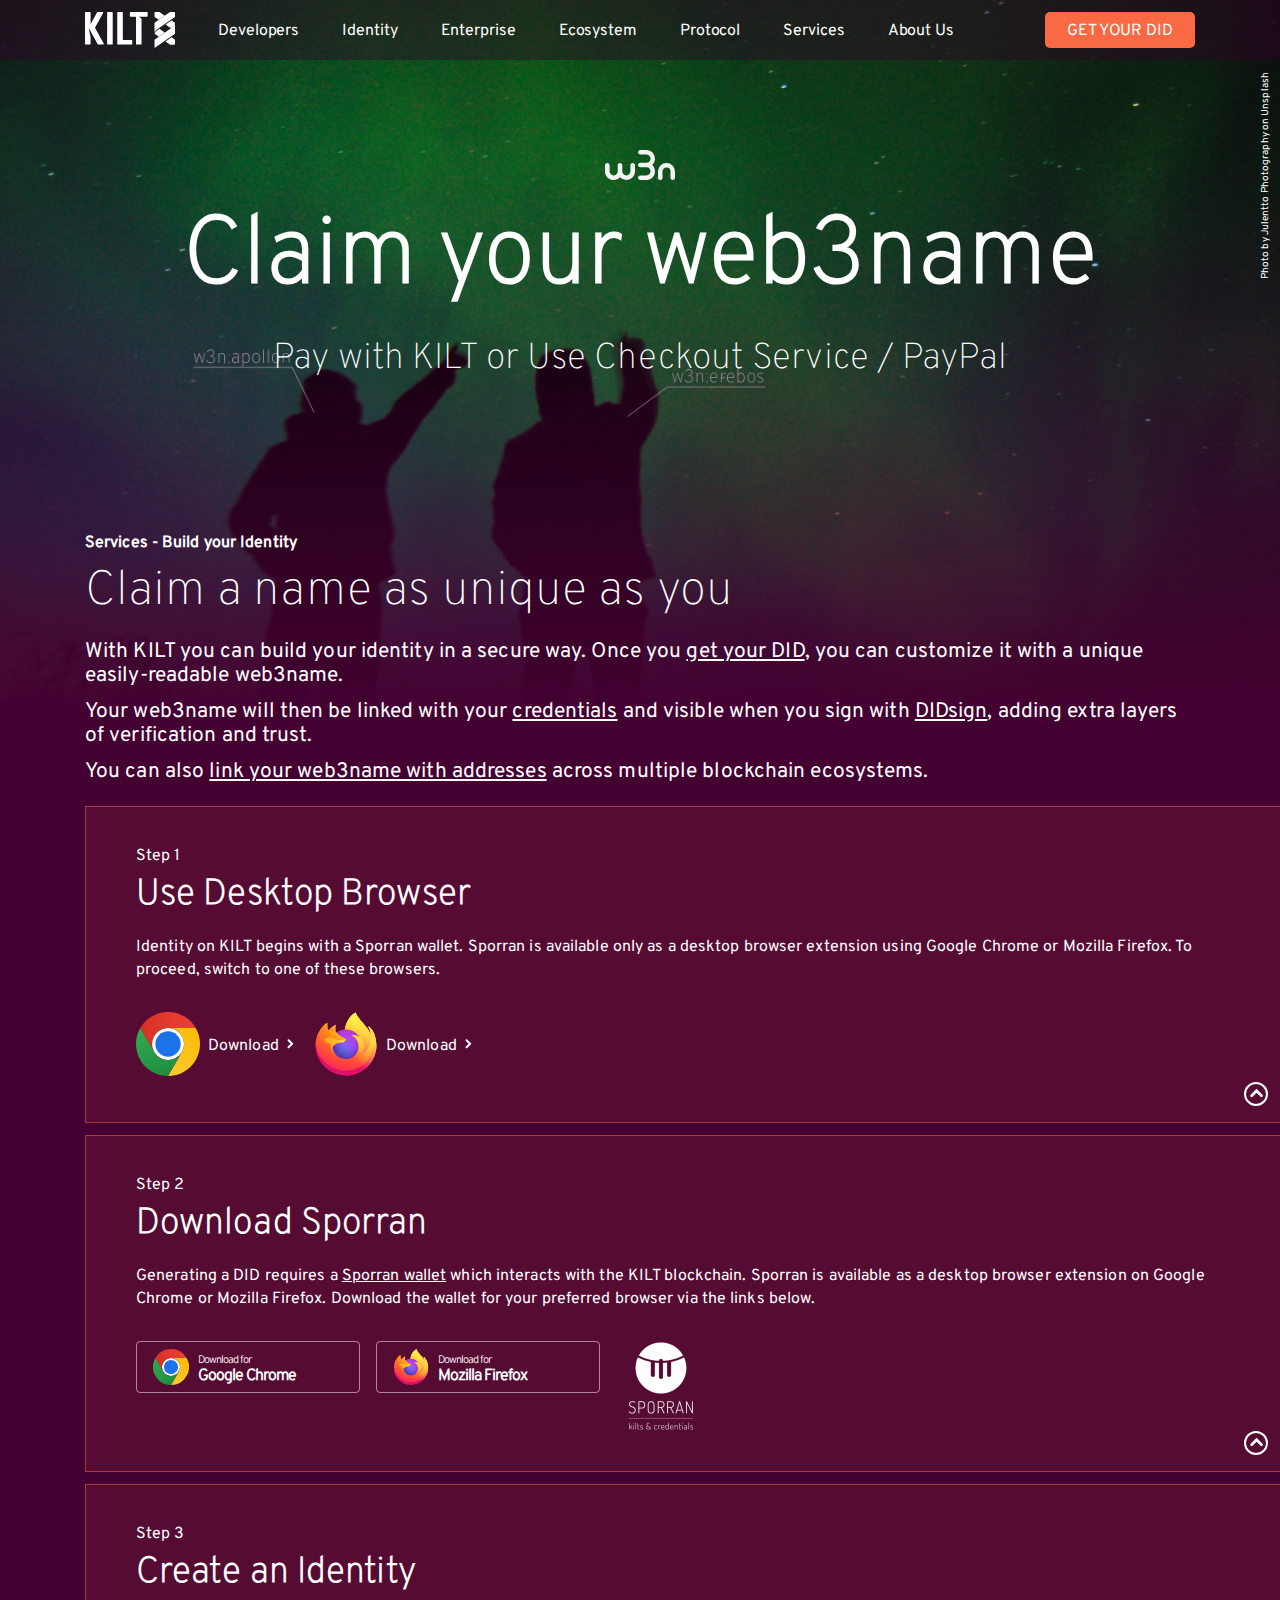
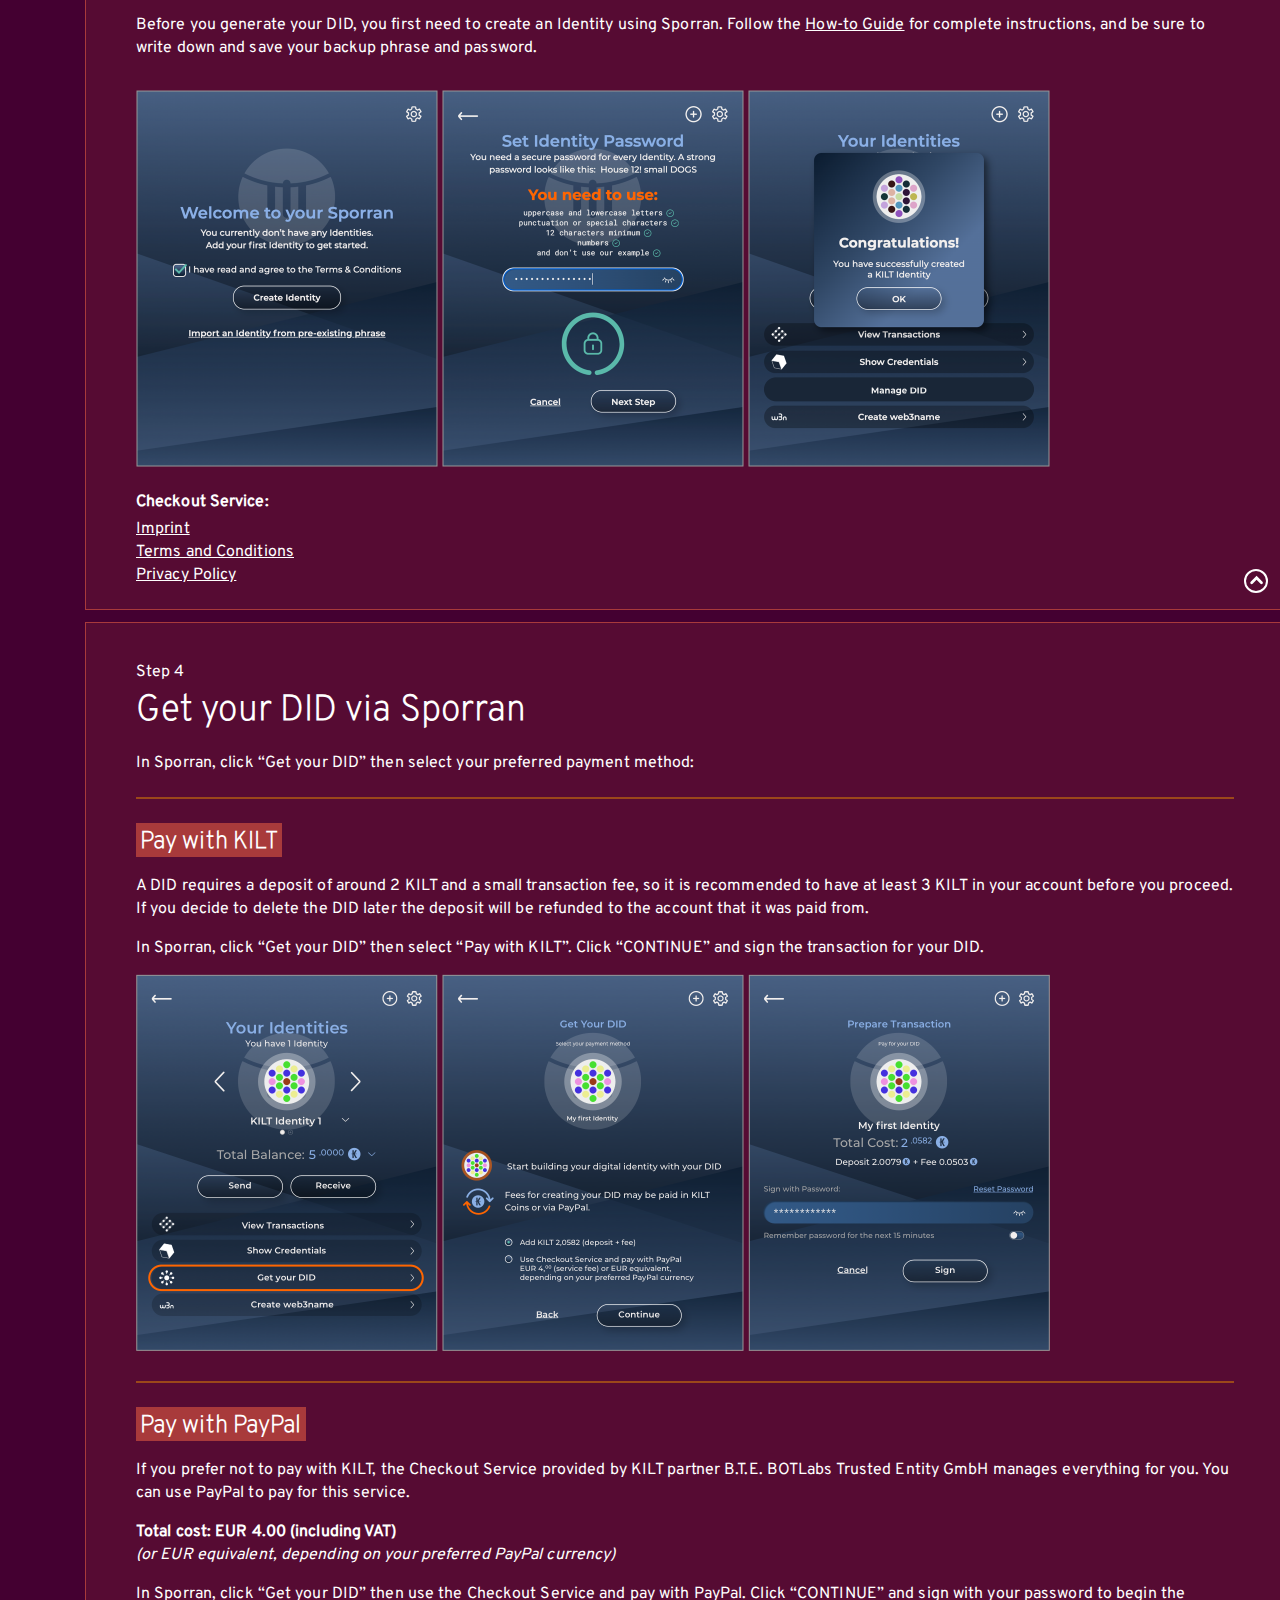
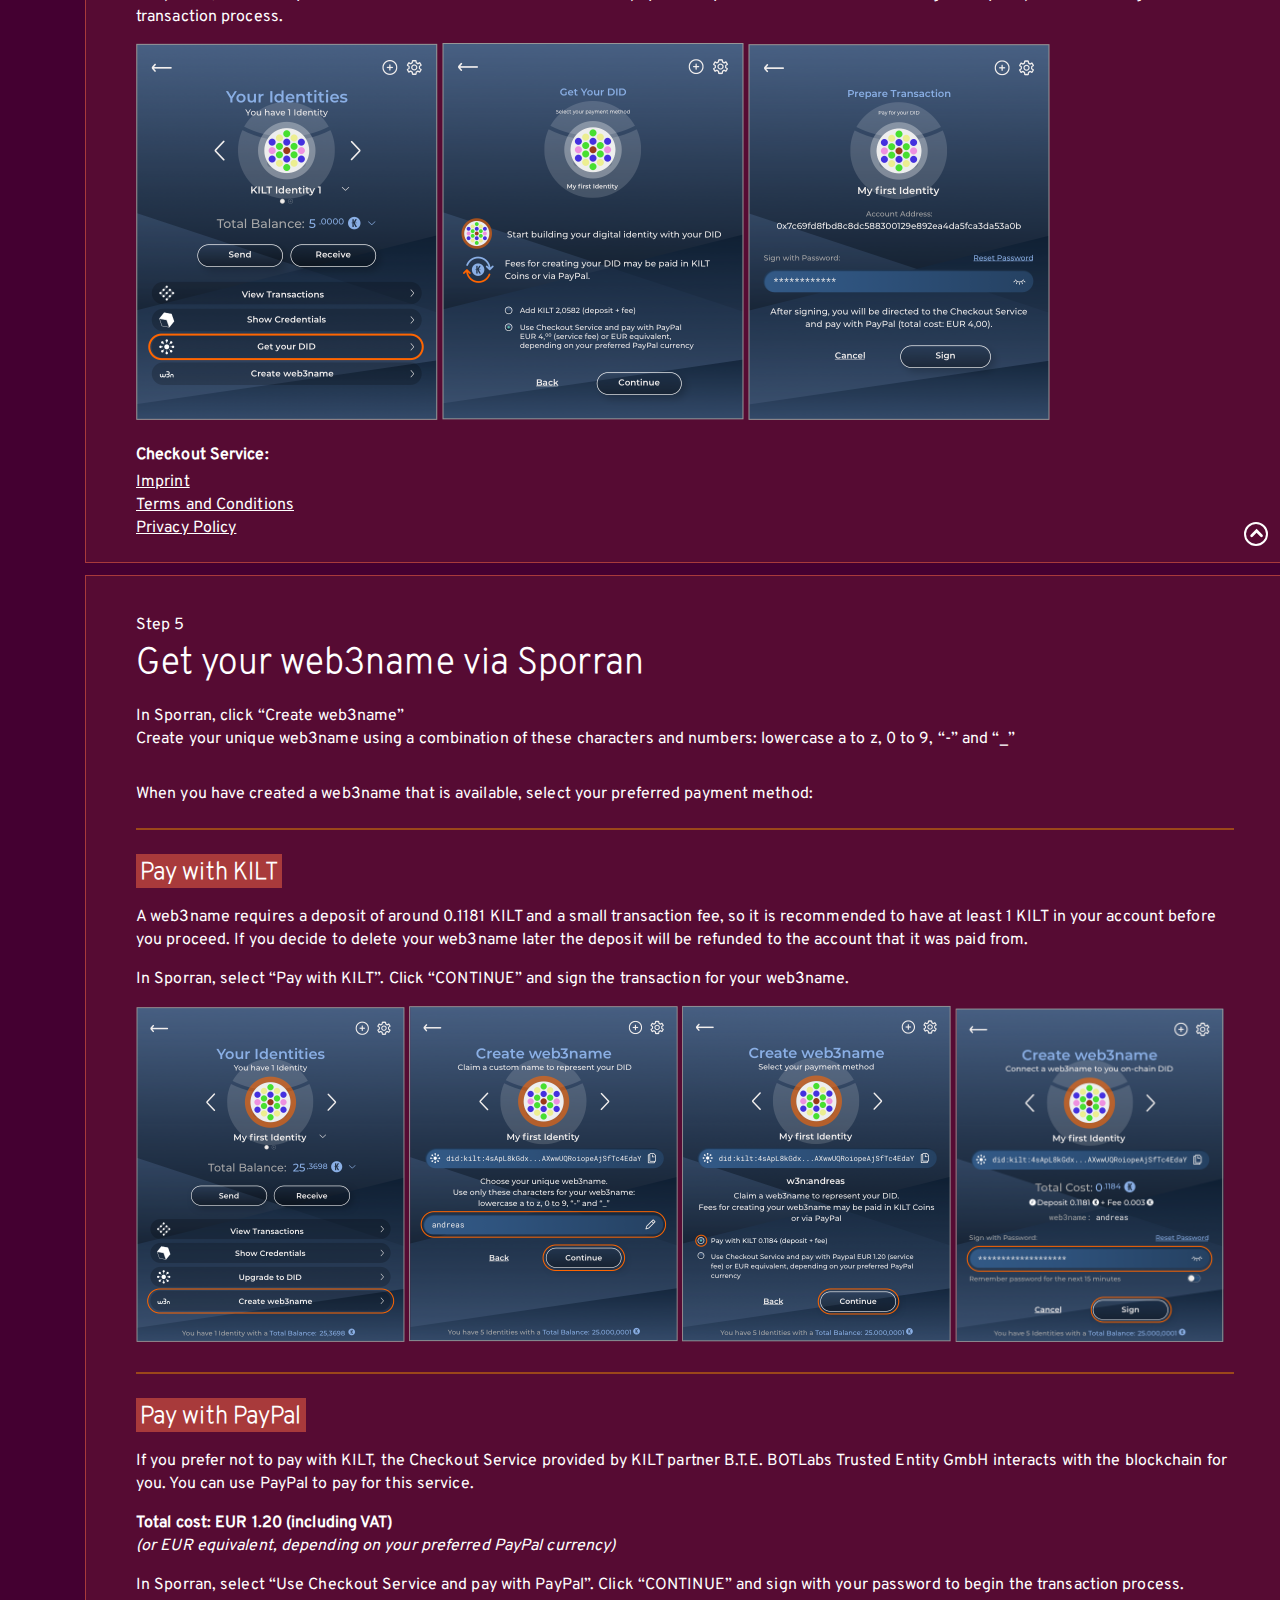
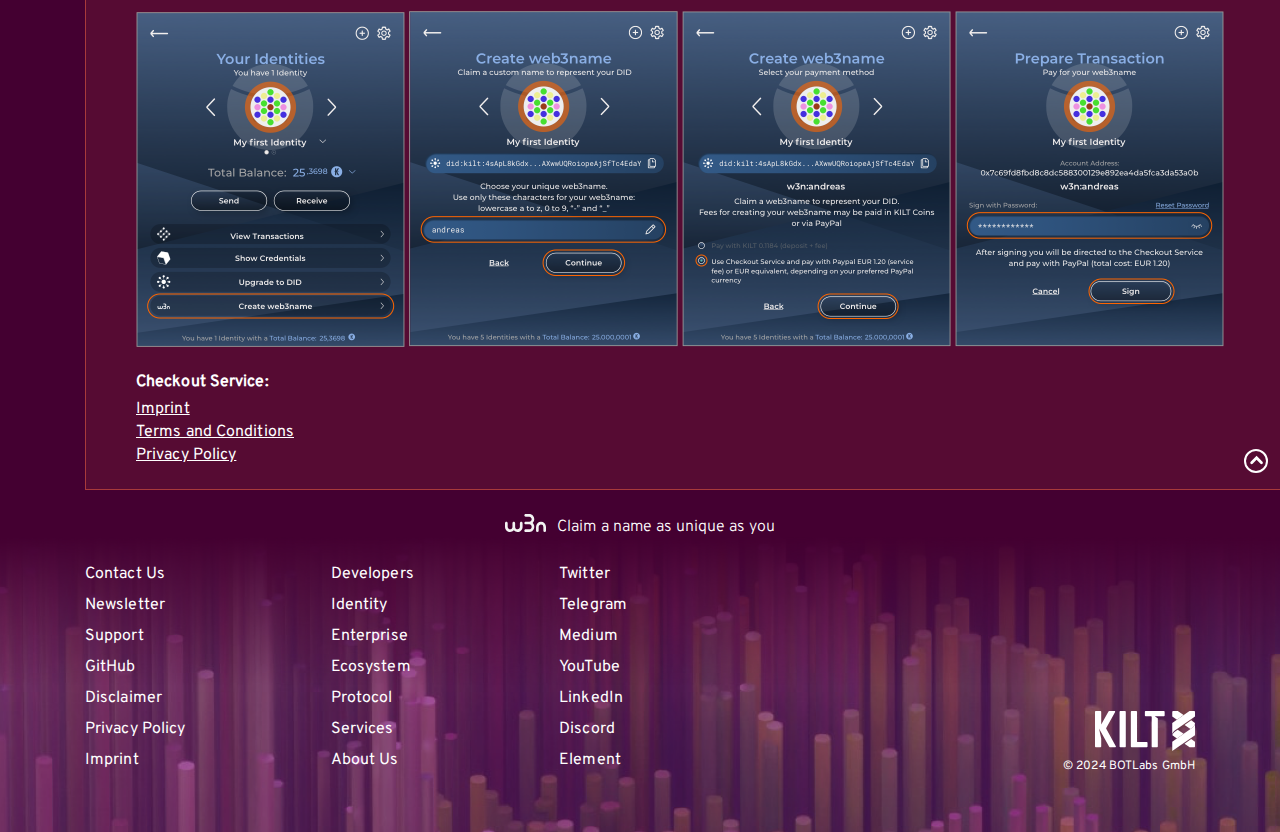
==== commit 38c026ff: "Merge pull request #18 from KILTprotocol/c-2024" ====
--- a/get-web3name/index.html
+++ b/get-web3name/index.html
@@ -185,7 +185,7 @@
 
     <section class="container">
       <p class="step">Step 5</p>
-      <h2 class="containerTitle">Get your w3n via Sporran</h2>
+      <h2 class="containerTitle">Get your web3name via Sporran</h2>
       <p>
         In Sporran, click “Create web3name”<br />
         Create your unique web3name using a combination of these characters and numbers:
@@ -278,7 +278,7 @@
 
   <p class="copyright">
     <a href="https://kilt.io/"><img src="../get-did/kilt-logo.1d09baa0.svg" alt="KILT logo" width="100"></a><br>
-    © 2023 BOTLabs GmbH
+    © 2024 BOTLabs GmbH
   </p>
 </footer>
 
